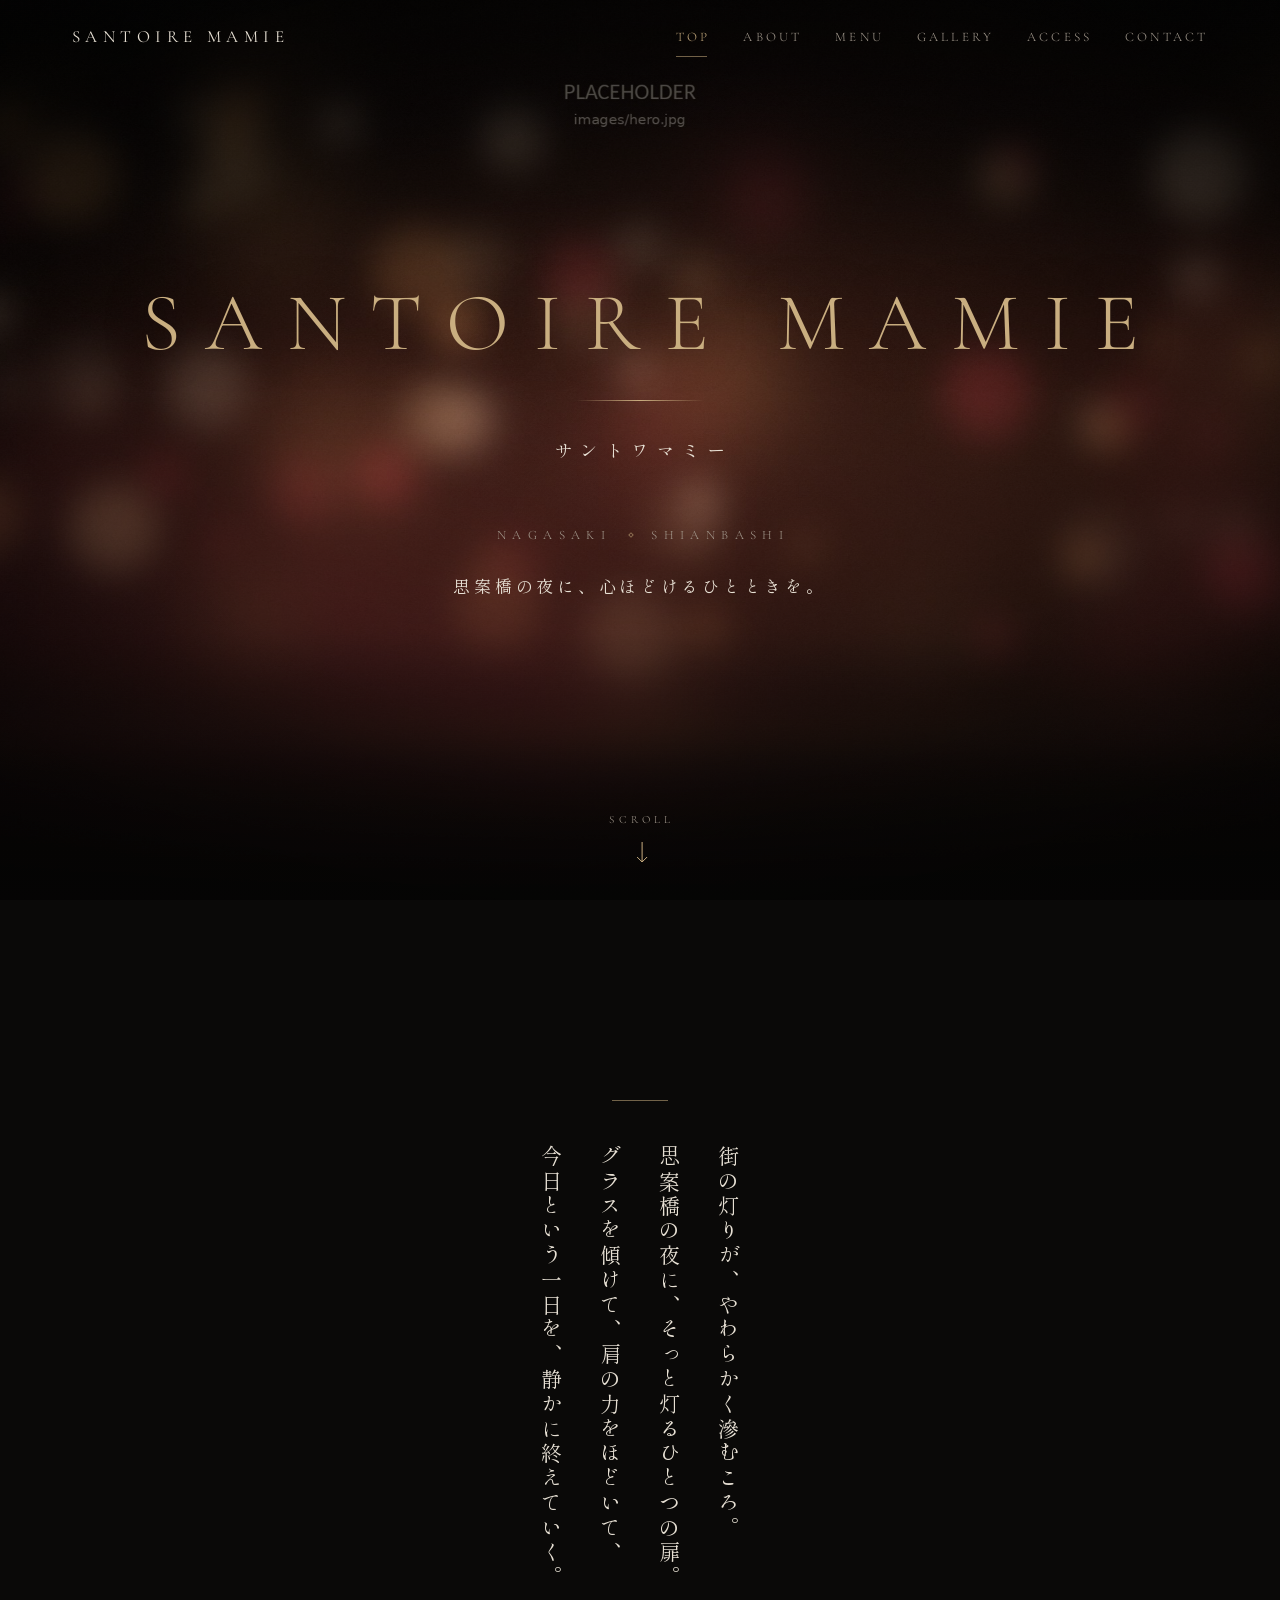
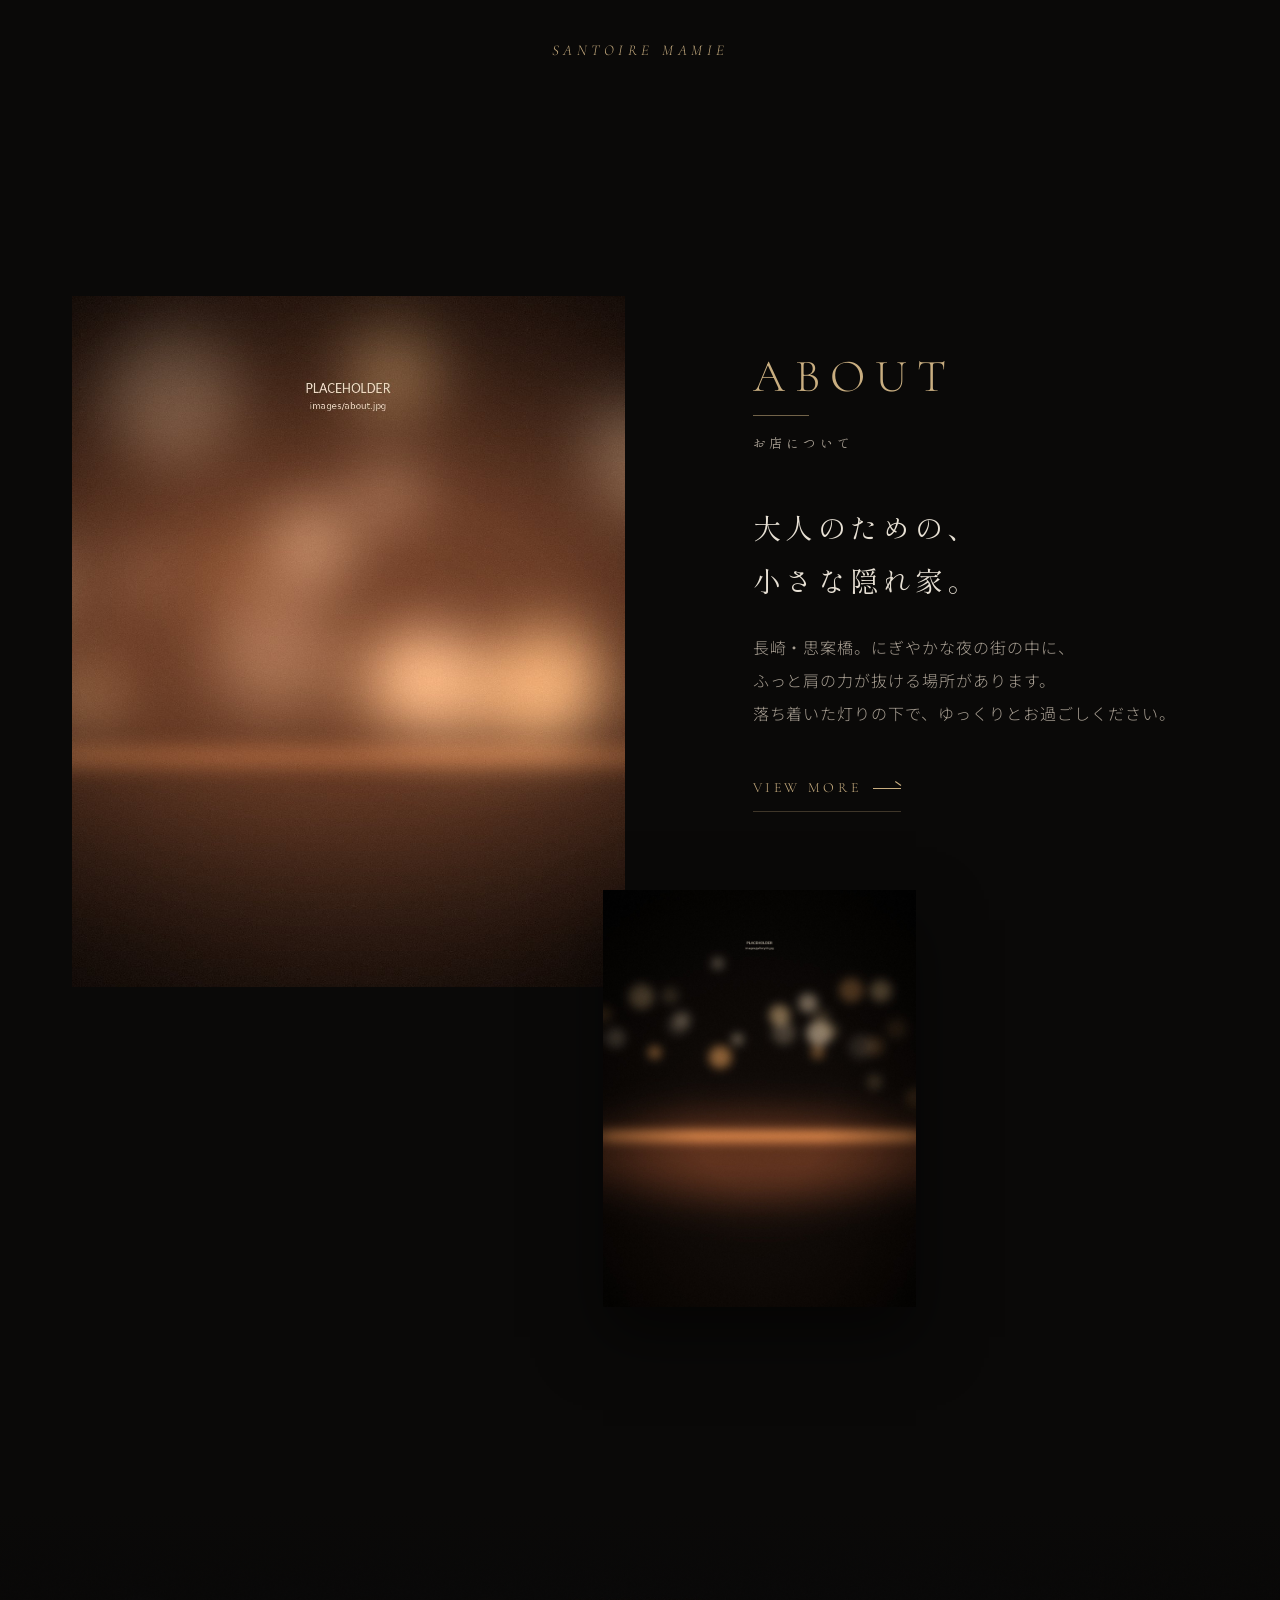
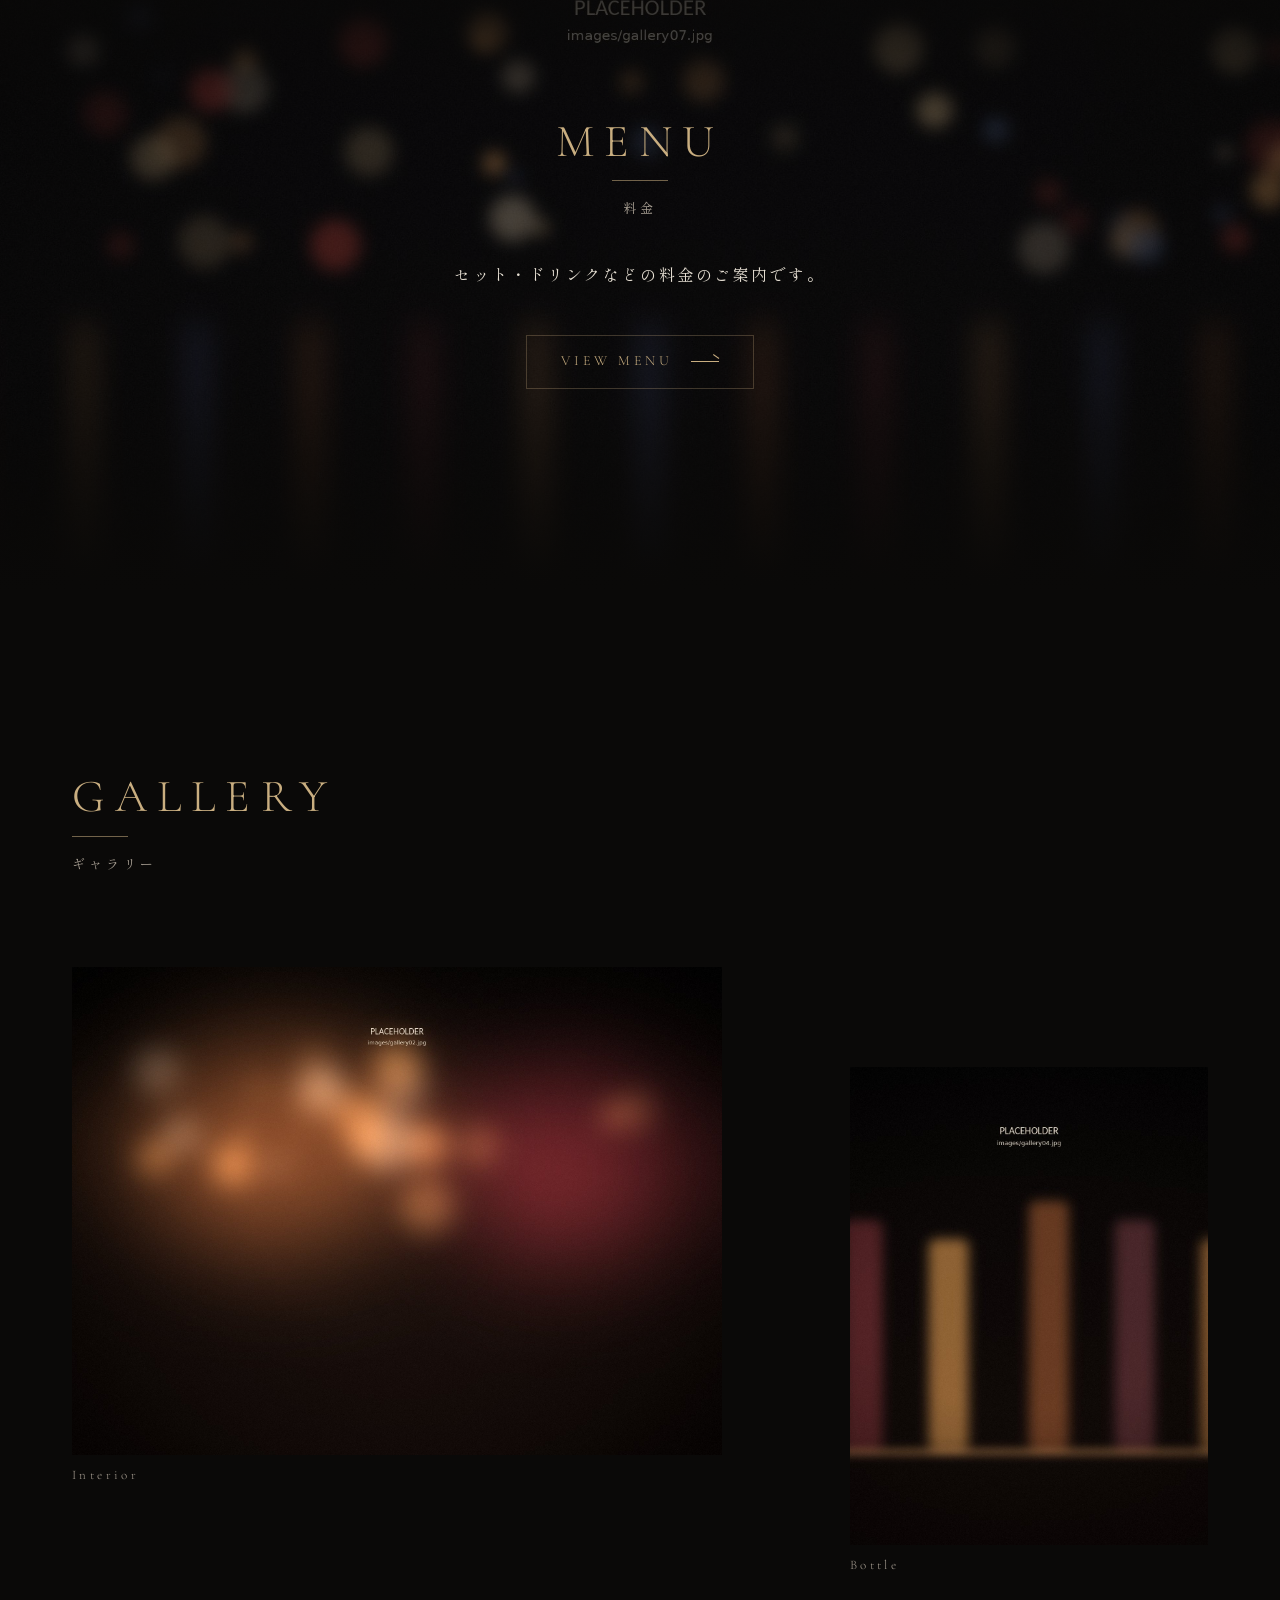
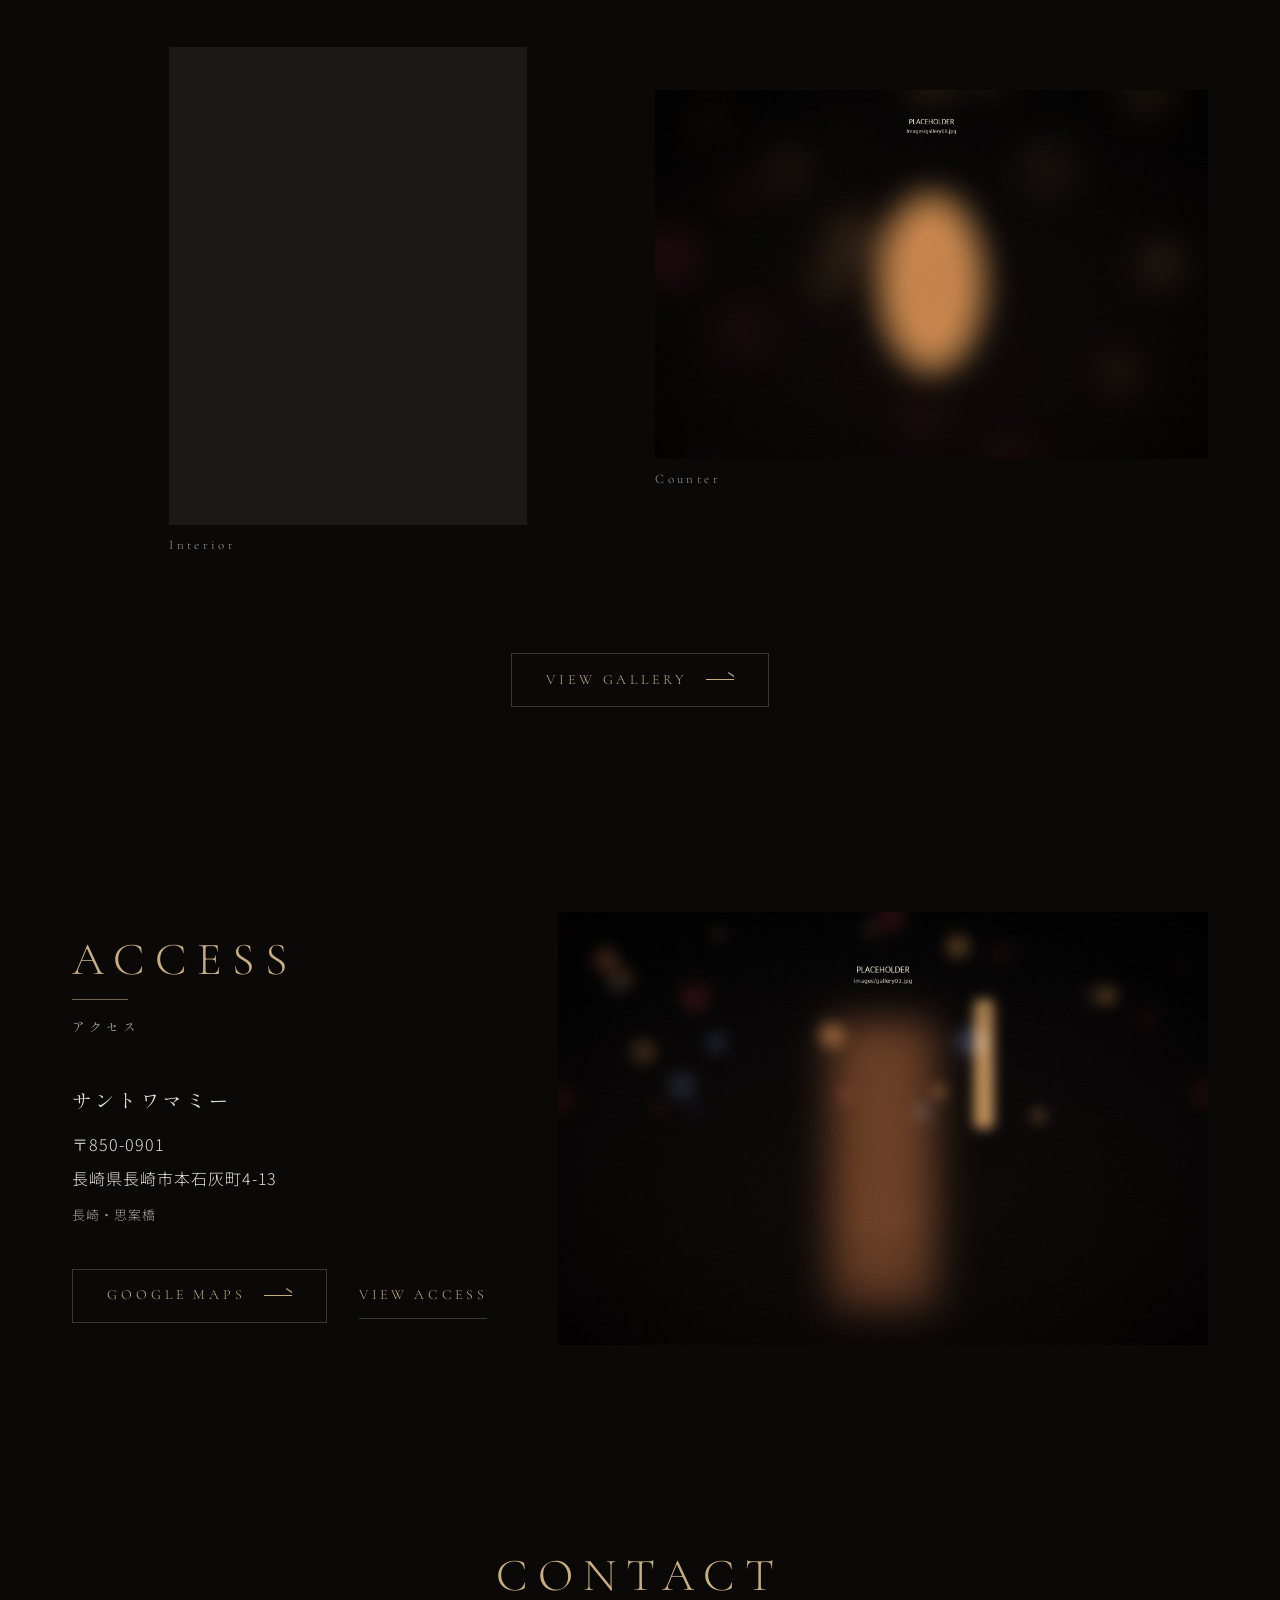
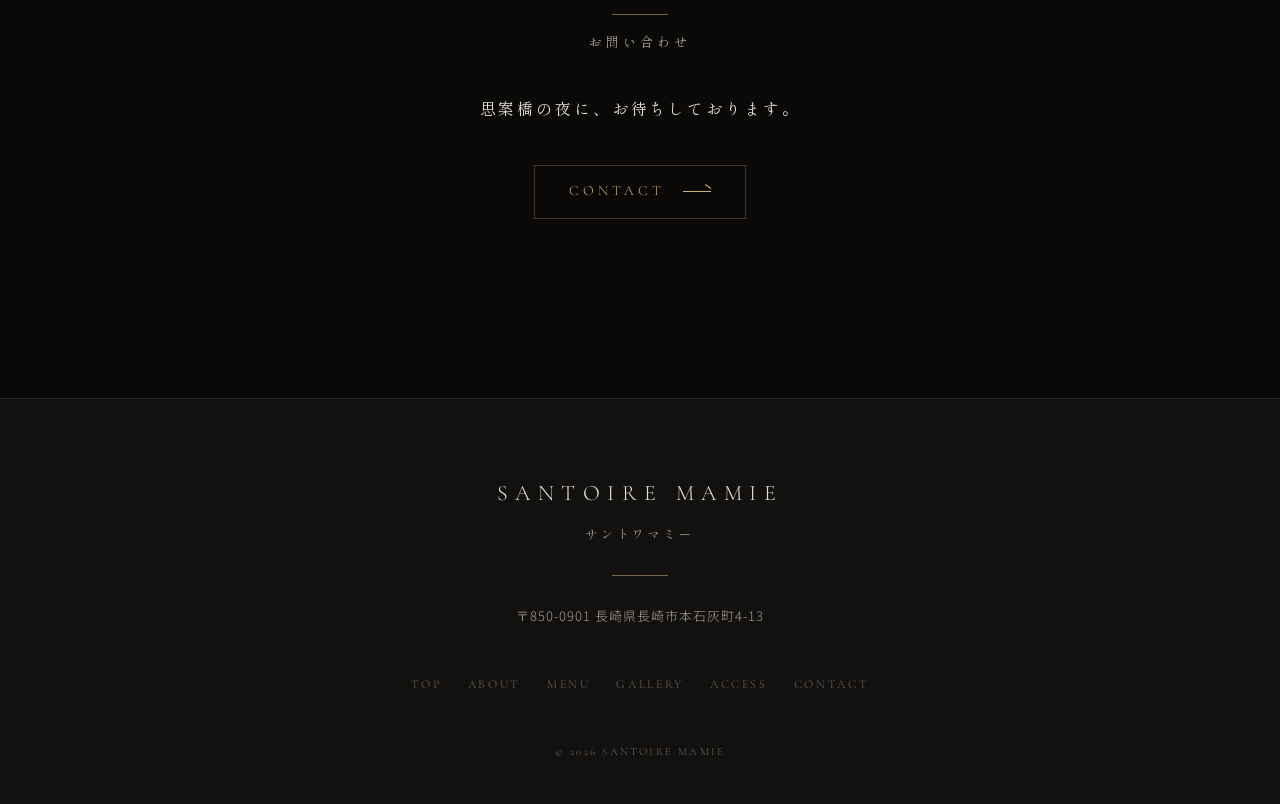
==== index.html @ 55d9abe4 "Add files via upload" ====
<!DOCTYPE html>
<html lang="ja" class="page-top">
<head>
  <meta charset="UTF-8">
  <meta name="viewport" content="width=device-width, initial-scale=1, viewport-fit=cover">
  <title>SANTOIRE MAMIE｜サントワマミー｜長崎・思案橋のスナック</title>
  <meta name="description" content="長崎・思案橋のスナック「サントワマミー（SANTOIRE MAMIE）」。思案橋の夜に、心ほどけるひとときを。">
  <meta property="og:title" content="SANTOIRE MAMIE｜サントワマミー">
  <meta property="og:description" content="長崎・思案橋のスナック。思案橋の夜に、心ほどけるひとときを。">
  <meta property="og:type" content="website">
  <meta property="og:image" content="images/hero.jpg">
  <meta name="theme-color" content="#0a0908">
  <link rel="icon" href="images/favicon.svg" type="image/svg+xml">
  <script>document.documentElement.classList.add('js');</script>
  <link rel="preconnect" href="https://fonts.googleapis.com">
  <link rel="preconnect" href="https://fonts.gstatic.com" crossorigin>
  <link href="https://fonts.googleapis.com/css2?family=Cormorant+Garamond:ital,wght@0,300;0,400;0,500;1,300&family=Noto+Sans+JP:wght@300;400&family=Shippori+Mincho:wght@400;500&display=swap" rel="stylesheet">
  <link rel="preload" as="image" href="images/hero.jpg">
  <link rel="stylesheet" href="css/style.css">
  <link rel="stylesheet" href="css/top.css">
</head>
<body>

  <!-- ===== HEADER ===== -->
  <header class="site-header" data-header>
    <div class="site-header__inner">
      <a class="brand" href="index.html">SANTOIRE MAMIE</a>
      <nav class="gnav" aria-label="メインメニュー">
        <ul>
          <li><a href="index.html" aria-current="page">TOP</a></li>
          <li><a href="about.html">ABOUT</a></li>
          <li><a href="menu.html">MENU</a></li>
          <li><a href="gallery.html">GALLERY</a></li>
          <li><a href="access.html">ACCESS</a></li>
          <li><a href="contact.html">CONTACT</a></li>
        </ul>
      </nav>
      <button class="menu-toggle" type="button" aria-expanded="false" aria-controls="drawer" aria-label="メニューを開く"><span></span><span></span></button>
    </div>
  </header>
  <div class="drawer" id="drawer" aria-hidden="true">
    <nav aria-label="スマートフォンメニュー">
      <ul>
        <li><a href="index.html" aria-current="page"><span class="drawer__en">TOP</span><span class="drawer__ja">トップ</span></a></li>
        <li><a href="about.html"><span class="drawer__en">ABOUT</span><span class="drawer__ja">お店について</span></a></li>
        <li><a href="menu.html"><span class="drawer__en">MENU</span><span class="drawer__ja">料金</span></a></li>
        <li><a href="gallery.html"><span class="drawer__en">GALLERY</span><span class="drawer__ja">ギャラリー</span></a></li>
        <li><a href="access.html"><span class="drawer__en">ACCESS</span><span class="drawer__ja">アクセス</span></a></li>
        <li><a href="contact.html"><span class="drawer__en">CONTACT</span><span class="drawer__ja">お問い合わせ</span></a></li>
      </ul>
    </nav>
    <p class="drawer__foot">NAGASAKI · SHIANBASHI</p>
  </div>

  <main>
    <!-- ===== HERO ===== -->
    <section class="hero" aria-label="SANTOIRE MAMIE">
      <div class="hero__media">
        <!-- 写真は images/hero.jpg を差し替えるだけで変更できます -->
        <img class="hero__img" src="images/hero.jpg" alt="" fetchpriority="high" decoding="async">
      </div>
      <div class="hero__overlay" aria-hidden="true"></div>

      <div class="hero__content">
        <h1 class="hero__logo">
          <span class="hero__logo-en" data-seq style="--d:.5s">SANTOIRE MAMIE</span>
          <span class="hero__line" data-seq style="--d:1.15s" aria-hidden="true"></span>
          <span class="hero__logo-ja" data-seq style="--d:1.45s">サントワマミー</span>
        </h1>
        <p class="hero__place" data-seq style="--d:1.85s">
          <span>NAGASAKI</span><i aria-hidden="true"></i><span>SHIANBASHI</span>
        </p>
        <p class="hero__copy" data-seq style="--d:2.25s">思案橋の夜に、心ほどけるひとときを。</p>
      </div>

      <a class="hero__scroll" href="#intro" data-seq style="--d:2.8s">
        <span>SCROLL</span>
        <svg viewBox="0 0 12 22" aria-hidden="true"><path d="M6 0v20M1 15l5 5 5-5" fill="none" stroke="currentColor" stroke-width="1"/></svg>
      </a>
    </section>

    <!-- ===== INTRO ===== -->
    <section class="intro" id="intro">
      <div class="intro__inner">
        <span class="gold-line intro__line" data-reveal="line"></span>
        <p class="intro__text" data-reveal>
          街の灯りが、やわらかく滲むころ。<br>
          思案橋の夜に、そっと灯るひとつの扉。<br>
          グラスを傾けて、肩の力をほどいて、<br>
          今日という一日を、静かに終えていく。
        </p>
        <p class="intro__sign" data-reveal style="--rd:.3s">SANTOIRE MAMIE</p>
      </div>
    </section>

    <!-- ===== ABOUT ===== -->
    <section class="t-about">
      <div class="t-about__grid">
        <a class="photo t-about__main" href="about.html" data-reveal="photo">
          <div class="media"><img src="images/about.jpg" alt="サントワマミーの店内" loading="lazy" decoding="async"></div>
          <span class="photo__label">VIEW</span>
        </a>
        <a class="photo t-about__sub" href="gallery.html" data-reveal="photo" style="--rd:.2s">
          <div class="media"><img src="images/gallery03.jpg" alt="カウンター" loading="lazy" decoding="async"></div>
          <span class="photo__label">VIEW</span>
        </a>
        <div class="t-about__body">
          <div class="sec-title">
            <h2 class="sec-title__en" data-reveal>ABOUT</h2>
            <span class="gold-line" data-reveal="line" style="--rd:.15s"></span>
            <p class="sec-title__ja" data-reveal style="--rd:.2s">お店について</p>
          </div>
          <p class="t-about__lead" data-reveal style="--rd:.3s">大人のための、<br>小さな隠れ家。</p>
          <p class="t-about__text" data-reveal style="--rd:.4s">
            長崎・思案橋。にぎやかな夜の街の中に、<br class="pc-only">ふっと肩の力が抜ける場所があります。<br>
            落ち着いた灯りの下で、ゆっくりとお過ごしください。
          </p>
          <p data-reveal style="--rd:.5s"><a class="text-link" href="about.html">VIEW MORE <span class="btn__arrow"></span></a></p>
        </div>
      </div>
    </section>

    <!-- ===== MENU ===== -->
    <section class="t-menu">
      <div class="t-menu__bg media" data-reveal="fade">
        <img src="images/gallery07.jpg" alt="" loading="lazy" decoding="async">
      </div>
      <div class="t-menu__inner">
        <div class="sec-title sec-title--center">
          <h2 class="sec-title__en" data-reveal>MENU</h2>
          <span class="gold-line" data-reveal="line" style="--rd:.15s"></span>
          <p class="sec-title__ja" data-reveal style="--rd:.2s">料金</p>
        </div>
        <p class="t-menu__text" data-reveal style="--rd:.3s">セット・ドリンクなどの料金のご案内です。</p>
        <p data-reveal style="--rd:.4s"><a class="btn" href="menu.html">VIEW MENU <span class="btn__arrow"></span></a></p>
      </div>
    </section>

    <!-- ===== GALLERY ===== -->
    <section class="t-gallery">
      <div class="t-gallery__head">
        <div class="sec-title">
          <h2 class="sec-title__en" data-reveal>GALLERY</h2>
          <span class="gold-line" data-reveal="line" style="--rd:.15s"></span>
          <p class="sec-title__ja" data-reveal style="--rd:.2s">ギャラリー</p>
        </div>
      </div>
      <div class="t-gallery__grid">
        <a class="photo g-a" href="gallery.html" data-reveal="photo">
          <div class="media"><img src="images/gallery02.jpg" alt="店内" loading="lazy" decoding="async"></div>
          <span class="photo__label">VIEW</span>
          <span class="photo__cap">Interior</span>
        </a>
        <a class="photo g-b" href="gallery.html" data-reveal="photo" style="--rd:.15s">
          <div class="media"><img src="images/gallery04.jpg" alt="ボトル" loading="lazy" decoding="async"></div>
          <span class="photo__label">VIEW</span>
          <span class="photo__cap">Bottle</span>
        </a>
        <a class="photo g-c" href="gallery.html" data-reveal="photo">
          <div class="media"><img src="images/gallery05.jpg" alt="店内" loading="lazy" decoding="async"></div>
          <span class="photo__label">VIEW</span>
          <span class="photo__cap">Interior</span>
        </a>
        <a class="photo g-d" href="gallery.html" data-reveal="photo" style="--rd:.15s">
          <div class="media"><img src="images/gallery06.jpg" alt="グラス" loading="lazy" decoding="async"></div>
          <span class="photo__label">VIEW</span>
          <span class="photo__cap">Counter</span>
        </a>
      </div>
      <p class="t-gallery__more" data-reveal><a class="btn" href="gallery.html">VIEW GALLERY <span class="btn__arrow"></span></a></p>
    </section>

    <!-- ===== ACCESS ===== -->
    <section class="t-access">
      <div class="t-access__grid">
        <a class="photo t-access__photo" href="access.html" data-reveal="photo">
          <div class="media"><img src="images/gallery01.jpg" alt="外観" loading="lazy" decoding="async"></div>
          <span class="photo__label">OPEN</span>
        </a>
        <div class="t-access__body">
          <div class="sec-title">
            <h2 class="sec-title__en" data-reveal>ACCESS</h2>
            <span class="gold-line" data-reveal="line" style="--rd:.15s"></span>
            <p class="sec-title__ja" data-reveal style="--rd:.2s">アクセス</p>
          </div>
          <div class="t-access__info" data-reveal style="--rd:.3s">
            <p class="t-access__name"><span data-site="name">サントワマミー</span></p>
            <p>〒<span data-site="zip">850-0901</span><br><span data-site="address">長崎県長崎市本石灰町4-13</span></p>
            <p class="t-access__area" data-site="area">長崎・思案橋</p>
          </div>
          <p class="t-access__btns" data-reveal style="--rd:.4s">
            <a class="btn" href="#" data-site-href="map" target="_blank" rel="noopener">GOOGLE MAPS <span class="btn__arrow"></span></a>
            <a class="text-link" href="access.html">VIEW ACCESS</a>
          </p>
        </div>
      </div>
    </section>

    <!-- ===== CONTACT ===== -->
    <section class="t-contact">
      <div class="sec-title sec-title--center">
        <h2 class="sec-title__en" data-reveal>CONTACT</h2>
        <span class="gold-line" data-reveal="line" style="--rd:.15s"></span>
        <p class="sec-title__ja" data-reveal style="--rd:.2s">お問い合わせ</p>
      </div>
      <p class="t-contact__text" data-reveal style="--rd:.3s">思案橋の夜に、お待ちしております。</p>
      <p class="t-contact__tel" data-site-if="tel" data-reveal style="--rd:.35s">
        <a href="#" data-site-href="tel"><span class="t-contact__tel-label">TEL</span><span data-site="tel"></span></a>
      </p>
      <p data-reveal style="--rd:.4s"><a class="btn" href="contact.html">CONTACT <span class="btn__arrow"></span></a></p>
    </section>
  </main>

  <!-- ===== FOOTER ===== -->
  <footer class="site-footer">
    <p class="site-footer__brand">SANTOIRE MAMIE</p>
    <p class="site-footer__ja">サントワマミー</p>
    <span class="gold-line"></span>
    <p class="site-footer__addr">〒<span data-site="zip">850-0901</span> <span data-site="address">長崎県長崎市本石灰町4-13</span></p>
    <nav class="site-footer__nav" aria-label="フッターメニュー">
      <a href="index.html">TOP</a><a href="about.html">ABOUT</a><a href="menu.html">MENU</a><a href="gallery.html">GALLERY</a><a href="access.html">ACCESS</a><a href="contact.html">CONTACT</a>
    </nav>
    <p class="site-footer__copy">&copy; <span data-year>2026</span> SANTOIRE MAMIE</p>
  </footer>

  <script src="js/config.js"></script>
  <script src="js/main.js"></script>
  <script src="js/top.js"></script>
</body>
</html>
---- css/style.css ----
/* =========================================================
   SANTOIRE MAMIE ／ 共通スタイル（全ページ）
   ---------------------------------------------------------
   色・フォントは :root の変数でまとめて変更できます。
   TOPページ専用の演出は top.css にあります。
   ========================================================= */

:root {
  /* Base */
  --c-black:      #0a0908;
  --c-charcoal:   #131110;
  --c-charcoal-2: #1b1815;
  --c-brown:      #2a1f18;

  /* Accent（使いすぎない） */
  --c-gold:       #c9ae80;
  --c-gold-soft:  rgba(201, 174, 128, .55);
  --c-gold-line:  rgba(201, 174, 128, .28);
  --c-wine:       #5b1c26;

  /* Text */
  --c-text:       #e7e0d4;
  --c-text-sub:   #a79e92;
  --c-text-dim:   #6f675e;
  --c-border:     rgba(231, 224, 212, .10);

  /* Fonts */
  --f-en:     "Cormorant Garamond", "Times New Roman", serif;
  --f-mincho: "Shippori Mincho", "Yu Mincho", "YuMincho", "Hiragino Mincho ProN", "Noto Serif JP", "Noto Serif CJK JP", serif;
  --f-body:   "Noto Sans JP", "Hiragino Sans", "Yu Gothic", "YuGothic", "Noto Sans CJK JP", sans-serif;

  /* Layout */
  --header-h: 76px;
  --gutter:   clamp(20px, 6vw, 72px);
  --maxw:     1240px;
  --ease:     cubic-bezier(.22, .61, .36, 1);
}
@media (max-width: 767px) {
  :root { --header-h: 62px; }
}

/* ---------- Reset / Base ---------- */
*, *::before, *::after { box-sizing: border-box; }
html { -webkit-text-size-adjust: 100%; scroll-behavior: smooth; }
body {
  margin: 0;
  background: var(--c-black);
  color: var(--c-text);
  font-family: var(--f-body);
  font-weight: 300;
  font-size: 15px;
  line-height: 2.05;
  letter-spacing: .06em;
  -webkit-font-smoothing: antialiased;
  -moz-osx-font-smoothing: grayscale;
  overflow-x: hidden;
}
@media (min-width: 768px) { body { font-size: 16px; } }
img { max-width: 100%; height: auto; display: block; }
a { color: inherit; text-decoration: none; }
button { font: inherit; color: inherit; background: none; border: 0; padding: 0; cursor: pointer; }
h1, h2, h3, p, ul, dl, dd, figure { margin: 0; padding: 0; }
ul { list-style: none; }
::selection { background: var(--c-wine); color: var(--c-text); }
:focus-visible { outline: 1px solid var(--c-gold); outline-offset: 4px; }
html.is-locked, html.is-locked body { overflow: hidden; }

.sr-only {
  position: absolute; width: 1px; height: 1px; overflow: hidden;
  clip: rect(0 0 0 0); white-space: nowrap;
}
.container { width: 100%; max-width: var(--maxw); margin: 0 auto; padding: 0 var(--gutter); }

/* 写真の枠：画像が読み込めない場合も暗い面が残る */
.media { position: relative; overflow: hidden; background: var(--c-charcoal-2); }
.media img { width: 100%; height: 100%; object-fit: cover; }
.media img.is-missing { visibility: hidden; }

/* ---------- Typography helpers ---------- */
.en { font-family: var(--f-en); font-weight: 400; letter-spacing: .24em; }
.mincho { font-family: var(--f-mincho); font-weight: 400; }

.sec-title { display: flex; flex-direction: column; gap: 14px; }
.sec-title__en {
  font-family: var(--f-en); font-weight: 300;
  font-size: clamp(30px, 5vw, 46px);
  letter-spacing: .22em; line-height: 1.1;
  color: var(--c-gold);
}
.sec-title__ja {
  font-family: var(--f-mincho); font-size: 13px;
  letter-spacing: .3em; color: var(--c-text-sub);
}
.sec-title--center { align-items: center; text-align: center; }

.gold-line { display: block; width: 56px; height: 1px; background: var(--c-gold-soft); }
.sec-title--center .gold-line { margin: 0 auto; }

/* ---------- Buttons ---------- */
.btn {
  display: inline-flex; align-items: center; justify-content: center; gap: 18px;
  min-height: 54px; padding: 0 34px;
  border: 1px solid var(--c-gold-line);
  color: var(--c-gold);
  font-family: var(--f-en); font-size: 14px; letter-spacing: .28em;
  transition: border-color .5s var(--ease), background-color .5s var(--ease), color .5s var(--ease);
}
.btn__arrow {
  position: relative; width: 28px; height: 1px; background: currentColor;
  transition: width .5s var(--ease);
}
.btn__arrow::after {
  content: ""; position: absolute; right: 0; top: -3px;
  width: 7px; height: 1px; background: currentColor; transform: rotate(35deg); transform-origin: right;
}
.btn:hover { border-color: var(--c-gold-soft); background-color: rgba(201, 174, 128, .06); }
.btn:hover .btn__arrow { width: 40px; }

.text-link {
  display: inline-flex; align-items: center; gap: 12px;
  font-family: var(--f-en); font-size: 14px; letter-spacing: .26em; color: var(--c-gold);
  padding: 8px 0; border-bottom: 1px solid var(--c-gold-line);
  transition: border-color .5s var(--ease);
}
.text-link:hover { border-color: var(--c-gold); }

/* =========================================================
   HEADER
   ========================================================= */
.site-header {
  position: fixed; inset: 0 0 auto 0; z-index: 100;
  height: var(--header-h);
  background: rgba(10, 9, 8, .82);
  -webkit-backdrop-filter: blur(10px); backdrop-filter: blur(10px);
  border-bottom: 1px solid var(--c-border);
  transition: background-color .6s var(--ease), border-color .6s var(--ease);
}
.site-header__inner {
  height: 100%; max-width: 1440px; margin: 0 auto;
  padding: 0 var(--gutter);
  display: flex; align-items: center; justify-content: space-between;
}
.brand {
  font-family: var(--f-en); font-weight: 400;
  font-size: 17px; letter-spacing: .32em; white-space: nowrap;
  color: var(--c-text);
  transition: color .5s var(--ease);
}
.brand:hover { color: var(--c-gold); }
@media (max-width: 767px) { .brand { font-size: 15px; letter-spacing: .26em; } }

.gnav ul { display: flex; gap: clamp(22px, 2.6vw, 40px); }
.gnav a {
  position: relative; display: block; padding: 6px 0;
  font-family: var(--f-en); font-size: 13px; letter-spacing: .24em;
  color: var(--c-text-sub);
  transition: color .5s var(--ease);
}
.gnav a::after {
  content: ""; position: absolute; left: 0; right: .24em; bottom: 0;
  height: 1px; background: var(--c-gold);
  transform: scaleX(0); transform-origin: left;
  transition: transform .6s var(--ease);
}
.gnav a:hover { color: var(--c-gold); }
.gnav a:hover::after { transform: scaleX(1); }
.gnav a[aria-current="page"] { color: var(--c-gold); }
.gnav a[aria-current="page"]::after { transform: scaleX(1); background: var(--c-gold-soft); }

.menu-toggle { display: none; }

@media (max-width: 900px) {
  .gnav { display: none; }
  .menu-toggle {
    display: flex; flex-direction: column; justify-content: center; align-items: flex-end; gap: 7px;
    width: 48px; height: 48px; margin-right: -10px; padding: 0 10px;
  }
  .menu-toggle span {
    display: block; height: 1px; background: var(--c-text);
    transition: transform .5s var(--ease), width .5s var(--ease), background-color .5s;
  }
  .menu-toggle span:nth-child(1) { width: 28px; }
  .menu-toggle span:nth-child(2) { width: 18px; }
  .is-menu-open .menu-toggle span { background: var(--c-gold); }
  .is-menu-open .menu-toggle span:nth-child(1) { width: 26px; transform: translateY(4px) rotate(38deg); }
  .is-menu-open .menu-toggle span:nth-child(2) { width: 26px; transform: translateY(-4px) rotate(-38deg); }
}

/* ---------- Mobile drawer ---------- */
.drawer {
  position: fixed; inset: 0; z-index: 90;
  display: flex; flex-direction: column; justify-content: center;
  padding: calc(var(--header-h) + 20px) var(--gutter) 40px;
  background: var(--c-black);
  opacity: 0; visibility: hidden;
  transition: opacity .6s var(--ease), visibility 0s linear .6s;
}
.drawer::before { /* ごく淡いワインの灯り */
  content: ""; position: absolute; inset: 0; pointer-events: none;
  background: radial-gradient(ellipse 80% 50% at 80% 100%, rgba(91, 28, 38, .22), transparent 70%);
}
.is-menu-open .drawer { opacity: 1; visibility: visible; transition: opacity .6s var(--ease), visibility 0s; }
.drawer nav { position: relative; }
.drawer li { border-bottom: 1px solid var(--c-border); }
.drawer li:first-child { border-top: 1px solid var(--c-border); }
.drawer a {
  display: flex; align-items: baseline; justify-content: space-between;
  padding: 18px 4px; min-height: 60px;
}
.drawer__en { font-family: var(--f-en); font-size: 22px; letter-spacing: .24em; color: var(--c-text); }
.drawer__ja { font-family: var(--f-mincho); font-size: 11px; letter-spacing: .24em; color: var(--c-text-dim); }
.drawer a[aria-current="page"] .drawer__en { color: var(--c-gold); }
.drawer__foot {
  position: relative; margin-top: 44px; text-align: center;
  font-family: var(--f-en); font-size: 12px; letter-spacing: .4em; color: var(--c-text-dim);
}
@media (min-width: 901px) { .drawer { display: none; } }

/* =========================================================
   FOOTER
   ========================================================= */
.site-footer {
  margin-top: clamp(100px, 14vw, 180px);
  padding: 72px var(--gutter) 40px;
  border-top: 1px solid var(--c-border);
  background: var(--c-charcoal);
  text-align: center;
}
.site-footer__brand { font-family: var(--f-en); font-size: 22px; letter-spacing: .34em; }
.site-footer__ja { margin-top: 6px; font-family: var(--f-mincho); font-size: 12px; letter-spacing: .3em; color: var(--c-text-sub); }
.site-footer .gold-line { margin: 28px auto; }
.site-footer__addr { font-size: 13px; line-height: 1.9; color: var(--c-text-sub); }
.site-footer__nav { margin-top: 36px; display: flex; flex-wrap: wrap; justify-content: center; gap: 4px 26px; }
.site-footer__nav a {
  display: inline-block; padding: 8px 0;
  font-family: var(--f-en); font-size: 12px; letter-spacing: .22em; color: var(--c-text-dim);
  transition: color .5s var(--ease);
}
.site-footer__nav a:hover { color: var(--c-gold); }
.site-footer__copy { margin-top: 36px; font-family: var(--f-en); font-size: 11px; letter-spacing: .2em; color: var(--c-text-dim); }

/* =========================================================
   下層ページ共通：ページタイトル
   ========================================================= */
.page-head {
  position: relative;
  padding: calc(var(--header-h) + clamp(72px, 11vw, 140px)) var(--gutter) clamp(56px, 8vw, 100px);
  text-align: center;
}
.page-head::before {
  content: ""; position: absolute; inset: 0; pointer-events: none;
  background: radial-gradient(ellipse 60% 70% at 50% 0%, rgba(42, 31, 24, .55), transparent 72%);
}
.page-head h1 { position: relative; display: flex; flex-direction: column; align-items: center; gap: 20px; font-weight: 400; }
.page-head__en {
  font-family: var(--f-en); font-weight: 300;
  font-size: clamp(38px, 7vw, 64px); letter-spacing: .26em; line-height: 1;
  padding-left: .26em; /* letter-spacing の右余白を相殺して中央に */
  color: var(--c-gold);
}
.page-head__ja { font-family: var(--f-mincho); font-size: 13px; letter-spacing: .34em; color: var(--c-text-sub); }

.lead {
  font-family: var(--f-mincho); font-size: clamp(15px, 1.6vw, 17px);
  line-height: 2.3; letter-spacing: .12em; color: var(--c-text);
}
.prose p + p { margin-top: 1.4em; }
.prose p { color: var(--c-text-sub); }

.page-cta { margin-top: clamp(80px, 12vw, 140px); text-align: center; }
.page-cta__text { margin-bottom: 28px; font-family: var(--f-mincho); font-size: 14px; letter-spacing: .2em; color: var(--c-text-sub); }

/* =========================================================
   ABOUT
   ========================================================= */
.about-hero { max-width: 1440px; margin: 0 auto; padding: 0 var(--gutter); }
.about-hero .media { aspect-ratio: 21 / 9; }
@media (max-width: 767px) { .about-hero { padding: 0; } .about-hero .media { aspect-ratio: 4 / 3; } }

.about-concept {
  max-width: 820px; margin: clamp(80px, 12vw, 150px) auto 0; padding: 0 var(--gutter);
  text-align: center;
}
.about-concept__title {
  margin: 28px 0 40px;
  font-family: var(--f-mincho); font-weight: 400;
  font-size: clamp(21px, 3vw, 30px); letter-spacing: .16em; line-height: 1.9;
}
.about-concept .prose p { line-height: 2.4; }

.about-rows { margin-top: clamp(100px, 14vw, 180px); display: grid; gap: clamp(90px, 12vw, 160px); }
.about-row {
  display: grid; grid-template-columns: repeat(12, 1fr); gap: 0 clamp(20px, 3vw, 40px);
  align-items: center;
}
.about-row .media { grid-column: 1 / 8; aspect-ratio: 4 / 3; }
.about-row__body { grid-column: 9 / 13; }
.about-row--rev .media { grid-column: 6 / 13; grid-row: 1; aspect-ratio: 4 / 5; }
.about-row--rev .about-row__body { grid-column: 1 / 5; grid-row: 1; }
.about-row__num { font-family: var(--f-en); font-size: 13px; letter-spacing: .3em; color: var(--c-gold); }
.about-row__title {
  margin: 18px 0 26px; font-family: var(--f-mincho); font-weight: 400;
  font-size: clamp(19px, 2.2vw, 24px); letter-spacing: .14em; line-height: 1.8;
}
@media (max-width: 767px) {
  .about-row { grid-template-columns: 1fr; gap: 36px; }
  .about-row .media, .about-row--rev .media { grid-column: 1; grid-row: auto; margin: 0 calc(var(--gutter) * -1); }
  .about-row--rev .media { aspect-ratio: 4 / 3; }
  .about-row__body, .about-row--rev .about-row__body { grid-column: 1; grid-row: auto; }
}

/* =========================================================
   MENU
   ========================================================= */
.menu-wrap { max-width: 860px; margin: 0 auto; padding: 0 var(--gutter); }
.menu-board {
  position: relative;
  padding: clamp(40px, 7vw, 84px) clamp(24px, 6vw, 80px);
  background: var(--c-charcoal);
  border: 1px solid var(--c-border);
}
.menu-board::before { /* 内側の細いゴールド枠 */
  content: ""; position: absolute; inset: 10px; border: 1px solid var(--c-gold-line); pointer-events: none;
}
.menu-cat + .menu-cat { margin-top: clamp(56px, 8vw, 84px); }
.menu-cat__head { display: flex; align-items: baseline; gap: 18px; margin-bottom: 26px; }
.menu-cat__en { font-family: var(--f-en); font-weight: 400; font-size: clamp(24px, 3.4vw, 30px); letter-spacing: .24em; color: var(--c-gold); }
.menu-cat__ja { font-family: var(--f-mincho); font-size: 12px; letter-spacing: .26em; color: var(--c-text-sub); }
.menu-cat__rule { flex: 1; height: 1px; background: var(--c-gold-line); align-self: center; }

.menu-item {
  display: flex; align-items: baseline; gap: 14px;
  padding: 16px 0; border-bottom: 1px solid var(--c-border);
}
.menu-item__name { font-family: var(--f-mincho); font-size: 15px; letter-spacing: .1em; }
.menu-item__note { display: block; font-size: 12px; color: var(--c-text-dim); letter-spacing: .08em; line-height: 1.6; }
.menu-item__dots { flex: 1; border-bottom: 1px dotted var(--c-text-dim); transform: translateY(-5px); min-width: 20px; }
.menu-item__price { font-family: var(--f-en); font-size: 18px; letter-spacing: .08em; white-space: nowrap; }
.menu-empty {
  padding: 22px 0; border-top: 1px solid var(--c-border); border-bottom: 1px solid var(--c-border);
  text-align: center; font-family: var(--f-mincho); font-size: 13px; letter-spacing: .24em; color: var(--c-text-dim);
}
.menu-notes { margin-top: 40px; font-size: 12px; line-height: 2; color: var(--c-text-dim); }
.menu-notes li::before { content: "※"; margin-right: .4em; }

/* =========================================================
   GALLERY
   ========================================================= */
.gallery {
  max-width: 1360px; margin: 0 auto; padding: 0 var(--gutter);
  display: grid; grid-template-columns: repeat(12, 1fr);
  gap: clamp(70px, 9vw, 130px) clamp(16px, 2.4vw, 32px);
}
.gallery__item { grid-column: 1 / -1; }
.gallery__btn { position: relative; display: block; width: 100%; cursor: zoom-in; text-align: left; }
.gallery__btn .media { transition: opacity .6s var(--ease); }
.gallery__btn:hover .media { opacity: .82; }
.gallery__cap { display: flex; align-items: baseline; gap: 16px; margin-top: 16px; }
.gallery__num { font-family: var(--f-en); font-size: 13px; letter-spacing: .2em; color: var(--c-gold); }
.gallery__cat { font-family: var(--f-en); font-size: 15px; letter-spacing: .22em; }
.gallery__ja  { font-family: var(--f-mincho); font-size: 12px; letter-spacing: .2em; color: var(--c-text-dim); }

/* 7枚1セットの雑誌的な配置（枚数が変わっても崩れません） */
.gallery__item:nth-child(7n+1) { grid-column: 1 / -1; }
.gallery__item:nth-child(7n+1) .media { aspect-ratio: 16 / 9; }
.gallery__item:nth-child(7n+2) { grid-column: 1 / 8; }
.gallery__item:nth-child(7n+2) .media { aspect-ratio: 4 / 3; }
.gallery__item:nth-child(7n+3) { grid-column: 9 / 13; align-self: end; }
.gallery__item:nth-child(7n+3) .media { aspect-ratio: 3 / 4; }
.gallery__item:nth-child(7n+4) { grid-column: 3 / 11; }
.gallery__item:nth-child(7n+4) .media { aspect-ratio: 3 / 2; }
.gallery__item:nth-child(7n+5) { grid-column: 1 / 5; align-self: start; margin-top: 12%; }
.gallery__item:nth-child(7n+5) .media { aspect-ratio: 3 / 4; }
.gallery__item:nth-child(7n+6) { grid-column: 6 / 13; }
.gallery__item:nth-child(7n+6) .media { aspect-ratio: 4 / 3; }
.gallery__item:nth-child(7n+7) { grid-column: 2 / 12; }
.gallery__item:nth-child(7n+7) .media { aspect-ratio: 21 / 9; }

@media (max-width: 767px) {
  .gallery { gap: 56px 12px; }
  .gallery__item:nth-child(n) { grid-column: 1 / -1; margin-top: 0; }
  .gallery__item:nth-child(n) .media { aspect-ratio: 4 / 3; }
  .gallery__item:nth-child(7n+1) { margin: 0 calc(var(--gutter) * -1); }
  .gallery__item:nth-child(7n+1) .gallery__cap { padding: 0 var(--gutter); }
  .gallery__item:nth-child(7n+3), .gallery__item:nth-child(7n+5) { grid-column: 2 / -1; }
  .gallery__item:nth-child(7n+3) .media, .gallery__item:nth-child(7n+5) .media { aspect-ratio: 4 / 5; }
  .gallery__btn:hover .media { opacity: 1; }
}

/* ---------- Lightbox ---------- */
.lightbox {
  position: fixed; inset: 0; z-index: 200;
  display: flex; align-items: center; justify-content: center;
  background: rgba(6, 5, 5, .985);
  opacity: 0; visibility: hidden;
  transition: opacity .45s var(--ease), visibility 0s linear .45s;
  touch-action: pan-y;
}
.lightbox.is-open { opacity: 1; visibility: visible; transition: opacity .45s var(--ease), visibility 0s; }
.lightbox__figure { margin: 0; max-width: min(92vw, 1400px); display: flex; flex-direction: column; align-items: center; }
.lightbox__img {
  max-width: 100%; max-height: calc(100vh - 170px); max-height: calc(100svh - 170px);
  width: auto; height: auto; object-fit: contain;
  transition: opacity .35s var(--ease);
}
.lightbox__img.is-changing { opacity: 0; }
.lightbox__cap { margin-top: 18px; display: flex; gap: 18px; align-items: baseline; }
.lightbox__cat { font-family: var(--f-en); font-size: 15px; letter-spacing: .24em; color: var(--c-text); }
.lightbox__ja { font-family: var(--f-mincho); font-size: 12px; letter-spacing: .2em; color: var(--c-text-sub); }
.lightbox__count { font-family: var(--f-en); font-size: 13px; letter-spacing: .2em; color: var(--c-gold); }

.lightbox__close {
  position: absolute; top: 16px; right: 16px;
  display: flex; align-items: center; gap: 12px; min-height: 48px; padding: 0 12px;
  font-family: var(--f-en); font-size: 13px; letter-spacing: .26em; color: var(--c-text-sub);
  transition: color .4s var(--ease);
}
.lightbox__close i { position: relative; width: 20px; height: 20px; }
.lightbox__close i::before, .lightbox__close i::after {
  content: ""; position: absolute; left: 0; top: 50%; width: 100%; height: 1px; background: currentColor;
}
.lightbox__close i::before { transform: rotate(45deg); }
.lightbox__close i::after  { transform: rotate(-45deg); }
.lightbox__nav {
  position: absolute; top: 50%; transform: translateY(-50%);
  width: 64px; height: 96px; display: flex; align-items: center; justify-content: center;
  color: var(--c-text-sub); transition: color .4s var(--ease);
}
.lightbox__nav svg { width: 22px; height: 44px; }
.lightbox__prev { left: 8px; }
.lightbox__next { right: 8px; }
.lightbox__close:hover, .lightbox__nav:hover { color: var(--c-gold); }
@media (max-width: 767px) {
  .lightbox__figure { max-width: 100vw; }
  .lightbox__img { max-height: calc(100svh - 200px); }
  .lightbox__nav { top: auto; bottom: 18px; transform: none; width: 60px; height: 60px; }
  .lightbox__nav svg { width: 14px; height: 28px; }
  .lightbox__prev { left: calc(50% - 90px); }
  .lightbox__next { right: calc(50% - 90px); }
}

/* =========================================================
   ACCESS
   ========================================================= */
.access {
  max-width: var(--maxw); margin: 0 auto; padding: 0 var(--gutter);
  display: grid; grid-template-columns: 5fr 7fr; gap: clamp(40px, 6vw, 90px); align-items: start;
}
.access__name { font-family: var(--f-mincho); font-size: 22px; letter-spacing: .2em; }
.access__name-en { margin-top: 4px; font-family: var(--f-en); font-size: 13px; letter-spacing: .3em; color: var(--c-gold); }
.info-list { margin-top: 36px; border-top: 1px solid var(--c-border); }
.info-list__row { display: grid; grid-template-columns: 7.5em 1fr; gap: 16px; padding: 20px 0; border-bottom: 1px solid var(--c-border); }
.info-list dt { font-family: var(--f-en); font-size: 13px; letter-spacing: .24em; color: var(--c-gold); padding-top: 2px; }
.info-list dd { font-size: 15px; line-height: 1.9; }
.info-list dd a { border-bottom: 1px solid var(--c-gold-line); }
.access__btn { margin-top: 40px; }
.access__visual .media { aspect-ratio: 4 / 3; }
.access__map {
  margin-top: clamp(16px, 2vw, 24px); aspect-ratio: 16 / 10; border: 1px solid var(--c-border);
  background: var(--c-charcoal-2);
}
.access__map iframe {
  display: block; width: 100%; height: 100%; border: 0;
  filter: grayscale(1) invert(.92) contrast(.88) brightness(.95); /* 夜の雰囲気に合わせた暗い地図 */
}
@media (max-width: 900px) {
  .access { grid-template-columns: 1fr; }
  .access__btn .btn { width: 100%; }
}

/* =========================================================
   CONTACT
   ========================================================= */
.contact { max-width: 760px; margin: 0 auto; padding: 0 var(--gutter); text-align: center; }
.contact__lead { margin-bottom: clamp(48px, 7vw, 72px); }
.contact__list { display: grid; gap: 20px; }
.contact-card {
  position: relative; display: flex; flex-direction: column; align-items: center; gap: 10px;
  padding: clamp(36px, 6vw, 56px) 24px;
  background: var(--c-charcoal); border: 1px solid var(--c-border);
  transition: border-color .5s var(--ease), background-color .5s var(--ease);
}
.contact-card:hover { border-color: var(--c-gold-line); background: var(--c-charcoal-2); }
.contact-card__label { font-family: var(--f-en); font-size: 14px; letter-spacing: .34em; color: var(--c-gold); }
.contact-card__value { font-family: var(--f-en); font-size: clamp(28px, 5vw, 40px); letter-spacing: .12em; line-height: 1.3; }
.contact-card__note { font-size: 12px; color: var(--c-text-dim); }
.contact__empty {
  padding: clamp(40px, 7vw, 64px) 24px;
  border-top: 1px solid var(--c-border); border-bottom: 1px solid var(--c-border);
}
.contact__empty p { font-family: var(--f-mincho); letter-spacing: .14em; color: var(--c-text-sub); line-height: 2.2; }
.contact__empty .btn { margin-top: 36px; }
@media (max-width: 480px) {
  .contact__empty p, .page-cta__text { font-size: 13px; letter-spacing: .06em; }
}
---- css/top.css ----
/* =========================================================
   SANTOIRE MAMIE ／ TOPページ専用スタイル
   ---------------------------------------------------------
   演出（オープニング・Ken Burns・スクロール表示・写真ホバー）は
   すべてこのファイルに集約しています。他のページでは読み込みません。
   ========================================================= */

.page-top { --speed: 1; }
@media (max-width: 767px) { .page-top { --speed: .7; } } /* スマホは演出を短く */

/* ---------- HEADER（TOPのみ：HERO上は透明） ---------- */
.page-top .site-header { background: transparent; border-color: transparent; -webkit-backdrop-filter: none; backdrop-filter: none; }
.page-top.is-scrolled .site-header,
.page-top.is-menu-open .site-header {
  background: rgba(10, 9, 8, .82); border-color: var(--c-border);
  -webkit-backdrop-filter: blur(10px); backdrop-filter: blur(10px);
}
.page-top.is-menu-open .site-header { background: transparent; border-color: transparent; }
.js.page-top .site-header { opacity: 0; transition: opacity 1.2s var(--ease) calc(2.4s * var(--speed)), background-color .6s var(--ease), border-color .6s var(--ease); }
.js.page-top.is-loaded .site-header { opacity: 1; }

/* =========================================================
   HERO
   ========================================================= */
.hero {
  position: relative; height: 100vh; height: 100svh; min-height: 560px;
  overflow: hidden; background: #000;
  display: flex; align-items: center; justify-content: center;
}
.hero__media { position: absolute; inset: 0; }
.hero__img {
  width: 100%; height: 100%; object-fit: cover;
  transform: scale(1.1); transform-origin: 58% 46%;
  will-change: transform;
}
.hero__overlay {
  position: absolute; inset: 0; pointer-events: none;
  background:
    radial-gradient(ellipse 70% 60% at 50% 48%, rgba(0, 0, 0, .15), rgba(0, 0, 0, .55) 100%),
    linear-gradient(180deg, rgba(10, 9, 8, .55) 0%, rgba(10, 9, 8, .25) 35%, rgba(10, 9, 8, .45) 70%, var(--c-black) 100%);
}

/* 読み込み：暗闇から写真がゆっくり浮かぶ */
.js .hero__media { opacity: 0; transition: opacity 2.4s var(--ease) calc(.1s * var(--speed)); }
.is-loaded .hero__media { opacity: 1; }
/* Ken Burns：写真がゆっくり呼吸するような動き */
.is-loaded .hero__img { animation: kenburns 34s ease-in-out infinite alternate; }
@keyframes kenburns {
  0%   { transform: scale(1.1)  translate3d(0, 0, 0); }
  100% { transform: scale(1.02) translate3d(-1.2%, -.8%, 0); }
}
@media (max-width: 767px) {
  @keyframes kenburns { /* スマホは移動を抑えた軽いズームのみ */
    0%   { transform: scale(1.08); }
    100% { transform: scale(1.02); }
  }
}

.hero__content {
  position: relative; z-index: 1; text-align: center;
  padding: 0 20px; margin-top: -2vh;
}
.hero__logo { display: flex; flex-direction: column; align-items: center; font-weight: 400; }
.hero__logo-en {
  font-family: var(--f-en); font-weight: 300;
  font-size: clamp(34px, 6.4vw, 84px); line-height: 1.1;
  letter-spacing: .3em; padding-left: .3em;
  color: var(--c-gold); white-space: nowrap;
  text-shadow: 0 0 40px rgba(0, 0, 0, .5);
}
@media (max-width: 480px) {
  .hero__logo-en { font-size: 7.4vw; letter-spacing: .2em; padding-left: .2em; }
}
.hero__line {
  display: block; width: clamp(80px, 10vw, 130px); height: 1px; margin: clamp(22px, 3vw, 32px) 0;
  background: linear-gradient(90deg, transparent, var(--c-gold), transparent);
}
.hero__logo-ja {
  font-family: var(--f-mincho); font-size: clamp(14px, 1.5vw, 17px);
  letter-spacing: .5em; padding-left: .5em; color: var(--c-text);
}
.hero__place {
  margin-top: clamp(40px, 6vh, 64px);
  display: flex; align-items: center; justify-content: center; gap: 18px;
  font-family: var(--f-en); font-size: clamp(11px, 1vw, 13px); letter-spacing: .5em; color: var(--c-text-sub);
}
.hero__place span:last-child { margin-right: -.5em; }
.hero__place i { width: 4px; height: 4px; transform: rotate(45deg); border: 1px solid var(--c-gold-soft); }
.hero__copy {
  margin-top: clamp(18px, 2.4vh, 26px);
  font-family: var(--f-mincho); font-size: clamp(14px, 1.45vw, 17px);
  letter-spacing: .22em; color: var(--c-text);
}

.hero__scroll {
  position: absolute; left: 50%; bottom: max(28px, env(safe-area-inset-bottom));
  transform: translateX(-50%);
  display: flex; flex-direction: column; align-items: center; gap: 10px;
  padding: 8px 16px;
  font-family: var(--f-en); font-size: 11px; letter-spacing: .4em; padding-left: calc(16px + .4em);
  color: var(--c-text-sub); transition: color .5s var(--ease);
}
.hero__scroll svg { width: 12px; height: 22px; color: var(--c-gold); animation: scroll-bob 2.6s ease-in-out infinite; }
.hero__scroll:hover { color: var(--c-gold); }
@keyframes scroll-bob { 0%, 100% { transform: translateY(0); } 50% { transform: translateY(5px); } }

/* ---------- オープニングの時間差表示 ---------- */
.js .hero [data-seq] {
  opacity: 0; transform: translateY(14px);
  transition: opacity 1.4s var(--ease), transform 1.4s var(--ease);
  transition-delay: calc(var(--d, 0s) * var(--speed));
}
.js .hero .hero__scroll[data-seq] { transform: translate(-50%, 10px); }
.js .hero .hero__logo-en[data-seq] {
  transform: translateY(22px); letter-spacing: .46em; padding-left: .46em;
  transition: opacity 1.8s var(--ease), transform 1.8s var(--ease), letter-spacing 2.4s var(--ease), padding 2.4s var(--ease);
  transition-delay: calc(var(--d, 0s) * var(--speed));
}
.js .hero .hero__line[data-seq] { opacity: 1; transform: scaleX(0); transition: transform 1.6s var(--ease); transition-delay: calc(var(--d, 0s) * var(--speed)); }

.is-loaded .hero [data-seq] { opacity: 1; transform: none; }
.is-loaded .hero .hero__scroll[data-seq] { transform: translate(-50%, 0); }
.is-loaded .hero .hero__logo-en[data-seq] { transform: none; letter-spacing: .3em; padding-left: .3em; }
.is-loaded .hero .hero__line[data-seq] { transform: scaleX(1); }
@media (max-width: 480px) {
  .js .hero .hero__logo-en[data-seq] { letter-spacing: .3em; padding-left: .3em; }
  .is-loaded .hero .hero__logo-en[data-seq] { letter-spacing: .2em; padding-left: .2em; }
}

/* =========================================================
   スクロール表示（控えめ）
   ========================================================= */
.js [data-reveal] {
  opacity: 0; transform: translateY(22px);
  transition: opacity 1.3s var(--ease), transform 1.3s var(--ease);
  transition-delay: var(--rd, 0s);
}
.js [data-reveal="fade"] { transform: none; transition-duration: 2s; }
.js [data-reveal="photo"] { transform: translateY(30px); transition-duration: 1.6s; }
.js [data-reveal="line"] { opacity: 1; transform: scaleX(0); transform-origin: left; transition: transform 1.4s var(--ease); transition-delay: var(--rd, 0s); }
.js .sec-title--center [data-reveal="line"], .js .intro [data-reveal="line"] { transform-origin: center; }
.js [data-reveal].is-visible { opacity: 1; transform: none; }

/* =========================================================
   写真（ホバー）
   ========================================================= */
.photo { position: relative; display: block; }
.photo .media { height: 100%; }
.photo__label, .photo__cap { position: absolute; pointer-events: none; font-family: var(--f-en); }
.photo__cap { left: 0; bottom: -34px; font-size: 13px; letter-spacing: .26em; color: var(--c-text-sub); }
.photo__label {
  left: 50%; top: 50%; transform: translate(-50%, -40%);
  font-size: 13px; letter-spacing: .4em; padding-left: .4em; color: var(--c-gold);
  opacity: 0;
}
@media (hover: hover) and (pointer: fine) {
  .photo img { transition: transform 1.8s var(--ease), filter 1.2s var(--ease); }
  .photo::after {
    content: ""; position: absolute; inset: 20px; pointer-events: none;
    border: 1px solid var(--c-gold-soft); opacity: 0;
    transition: opacity .9s var(--ease), inset .9s var(--ease);
  }
  .photo .media + .photo__label { transition: opacity .9s var(--ease), transform .9s var(--ease); }
  .photo:hover img { transform: scale(1.05); filter: brightness(.62); }
  .photo:hover::after { opacity: 1; inset: 14px; }
  .photo:hover .photo__label { opacity: 1; transform: translate(-50%, -50%); }
}

/* =========================================================
   各セクション
   ========================================================= */
.pc-only { display: none; }
@media (min-width: 768px) { .pc-only { display: inline; } }

section.intro, .t-about, .t-menu, .t-gallery, .t-access, .t-contact { position: relative; }

/* ---------- INTRO ---------- */
.intro { padding: clamp(110px, 16vw, 200px) var(--gutter) clamp(90px, 12vw, 160px); }
.intro__inner { display: flex; flex-direction: column; align-items: center; gap: 44px; text-align: center; }
.intro__text {
  font-family: var(--f-mincho); font-size: clamp(16px, 1.9vw, 21px);
  line-height: 2.5; letter-spacing: .18em;
}
.intro__sign { font-family: var(--f-en); font-style: italic; font-weight: 300; font-size: 15px; letter-spacing: .3em; color: var(--c-gold); }
@media (min-width: 900px) { /* PCは縦書きで */
  .intro__text { writing-mode: vertical-rl; white-space: nowrap; line-height: 2.8; text-align: start; }
}
@media (max-width: 480px) { .intro__text { font-size: 15px; letter-spacing: .1em; } }

/* ---------- ABOUT ---------- */
.t-about { padding: clamp(40px, 6vw, 80px) 0 0; }
.t-about__grid {
  max-width: 1360px; margin: 0 auto; padding: 0 var(--gutter);
  display: grid; grid-template-columns: repeat(12, 1fr); gap: 0 clamp(16px, 2.4vw, 32px);
}
.t-about__main { grid-column: 1 / 7; grid-row: 1 / 3; aspect-ratio: 4 / 5; }
.t-about__sub  { grid-column: 7 / 10; grid-row: 2; aspect-ratio: 3 / 4; margin-top: 30%; margin-left: -20%; z-index: 1; box-shadow: 0 30px 60px rgba(0, 0, 0, .5); }
.t-about__body { grid-column: 8 / 13; grid-row: 1; padding-top: 12%; }
.t-about__lead { margin: 44px 0 24px; font-family: var(--f-mincho); font-size: clamp(20px, 2.4vw, 28px); letter-spacing: .16em; line-height: 1.9; }
.t-about__text { margin-bottom: 36px; color: var(--c-text-sub); }
@media (max-width: 900px) {
  .t-about__grid { grid-template-columns: repeat(6, 1fr); gap: 0 12px; }
  .t-about__main { grid-column: 1 / 6; grid-row: 1; margin-left: calc(var(--gutter) * -1); }
  .t-about__sub  { grid-column: 4 / 7; grid-row: 1; align-self: end; margin: 0 0 -22%; }
  .t-about__body { grid-column: 1 / -1; grid-row: 2; padding-top: 30%; }
}

/* ---------- MENU ---------- */
.t-menu {
  margin-top: clamp(120px, 16vw, 220px);
  min-height: clamp(460px, 62vw, 680px);
  display: flex; align-items: center; justify-content: center;
  overflow: hidden;
}
.t-menu__bg { position: absolute; inset: 0; }
.t-menu__bg::after { content: ""; position: absolute; inset: 0; background: linear-gradient(180deg, var(--c-black), rgba(10, 9, 8, .55) 30%, rgba(10, 9, 8, .55) 70%, var(--c-black)); }
.t-menu__inner { position: relative; text-align: center; padding: 80px var(--gutter); }
.t-menu__text { margin: 36px 0 44px; font-family: var(--f-mincho); letter-spacing: .16em; }
@media (max-width: 480px) { .t-menu__text, .t-contact__text { font-size: 14px; letter-spacing: .08em; } }

/* ---------- GALLERY（エディトリアル） ---------- */
.t-gallery { max-width: 1360px; margin: clamp(110px, 14vw, 200px) auto 0; padding: 0 var(--gutter); }
.t-gallery__head { margin-bottom: clamp(50px, 7vw, 90px); }
.t-gallery__grid {
  display: grid; grid-template-columns: repeat(12, 1fr);
  gap: clamp(60px, 8vw, 110px) clamp(16px, 2.4vw, 32px);
}
.g-a { grid-column: 1 / 8;  aspect-ratio: 4 / 3; }
.g-b { grid-column: 9 / 13; aspect-ratio: 3 / 4; margin-top: 28%; }
.g-c { grid-column: 2 / 6;  aspect-ratio: 3 / 4; }
.g-d { grid-column: 7 / 13; aspect-ratio: 3 / 2; align-self: end; margin-bottom: 12%; }
.t-gallery__more { margin-top: clamp(80px, 10vw, 130px); text-align: center; }
@media (max-width: 767px) {
  .t-gallery__grid { grid-template-columns: repeat(6, 1fr); gap: 60px 12px; }
  .g-a { grid-column: 1 / -1; margin: 0 calc(var(--gutter) * -1); }
  .g-a .photo__cap { left: var(--gutter); }
  .g-b { grid-column: 3 / -1; margin-top: 0; }
  .g-c { grid-column: 1 / 5; }
  .g-d { grid-column: 2 / -1; margin-bottom: 0; }
}

/* ---------- ACCESS ---------- */
.t-access { margin-top: clamp(130px, 16vw, 220px); }
.t-access__grid {
  max-width: 1360px; margin: 0 auto; padding: 0 var(--gutter);
  display: grid; grid-template-columns: repeat(12, 1fr); gap: 0 clamp(16px, 2.4vw, 32px); align-items: center;
}
.t-access__photo { grid-column: 6 / 13; grid-row: 1; aspect-ratio: 3 / 2; }
.t-access__body  { grid-column: 1 / 6; grid-row: 1; }
.t-access__info { margin-top: 40px; line-height: 2.1; }
.t-access__name { font-family: var(--f-mincho); font-size: 19px; letter-spacing: .2em; margin-bottom: 8px; }
.t-access__area { margin-top: 6px; font-size: 13px; color: var(--c-text-sub); }
.t-access__btns { margin-top: 40px; display: flex; flex-wrap: wrap; align-items: center; gap: 20px 32px; }
@media (max-width: 900px) {
  .t-access__grid { grid-template-columns: 1fr; gap: 48px; }
  .t-access__photo, .t-access__body { grid-column: 1; grid-row: auto; }
  .t-access__photo { margin: 0 calc(var(--gutter) * -1); }
  .t-access__btns .btn { width: 100%; }
}

/* ---------- CONTACT ---------- */
.t-contact { margin-top: clamp(130px, 16vw, 220px); padding: 0 var(--gutter); text-align: center; }
.t-contact__text { margin: 36px 0 40px; font-family: var(--f-mincho); letter-spacing: .18em; }
.t-contact__tel { margin-bottom: 36px; }
.t-contact__tel a { display: inline-flex; align-items: baseline; gap: 18px; font-family: var(--f-en); font-size: clamp(26px, 4vw, 36px); letter-spacing: .12em; }
.t-contact__tel-label { font-size: 13px; letter-spacing: .3em; color: var(--c-gold); }

/* =========================================================
   モーションを減らす設定への対応
   ========================================================= */
@media (prefers-reduced-motion: reduce) {
  .hero__img, .is-loaded .hero__img { animation: none; transform: none; }
  .hero__scroll svg { animation: none; }
  .js .hero [data-seq], .js [data-reveal], .js .hero__media, .js.page-top .site-header {
    opacity: 1 !important; transform: none !important; transition: none !important;
  }
  .js .hero .hero__scroll[data-seq] { transform: translateX(-50%) !important; }
  .photo img, .photo::after { transition: none !important; }
  .photo:hover img { transform: none; }
}
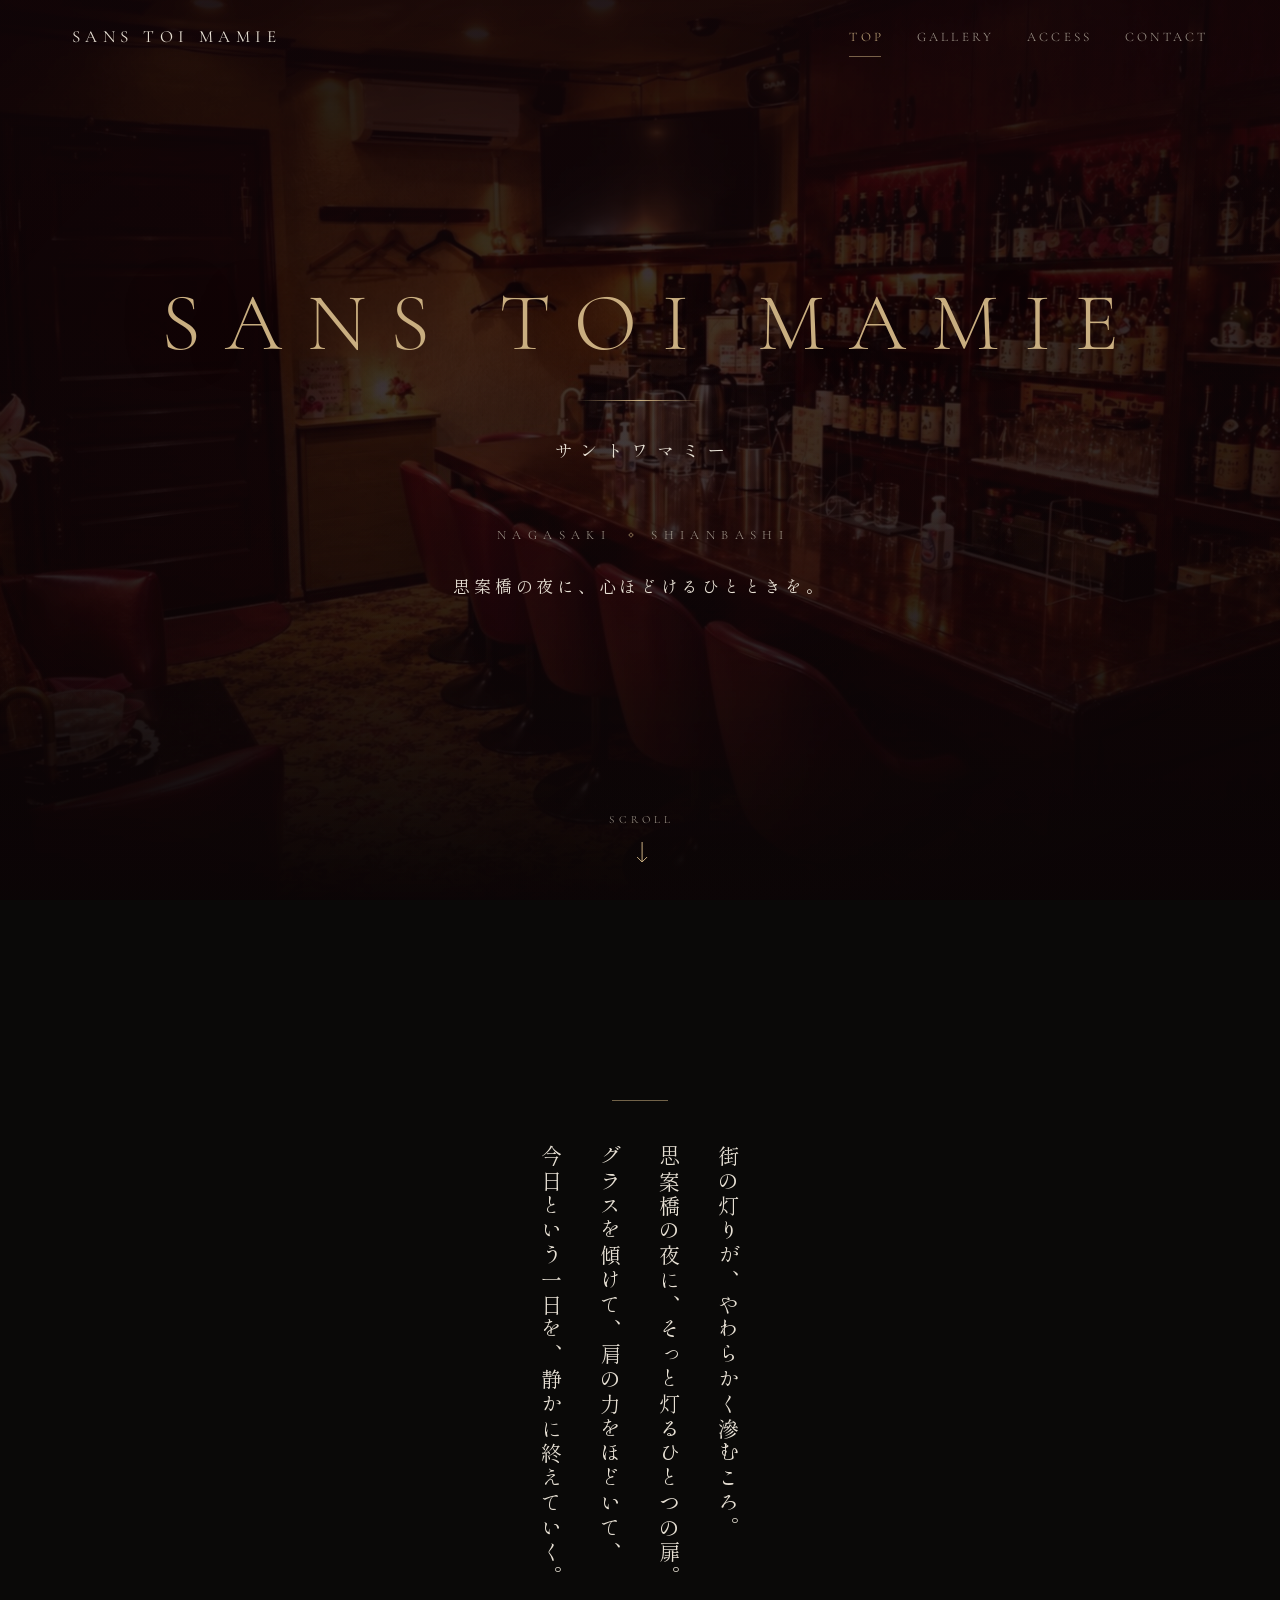
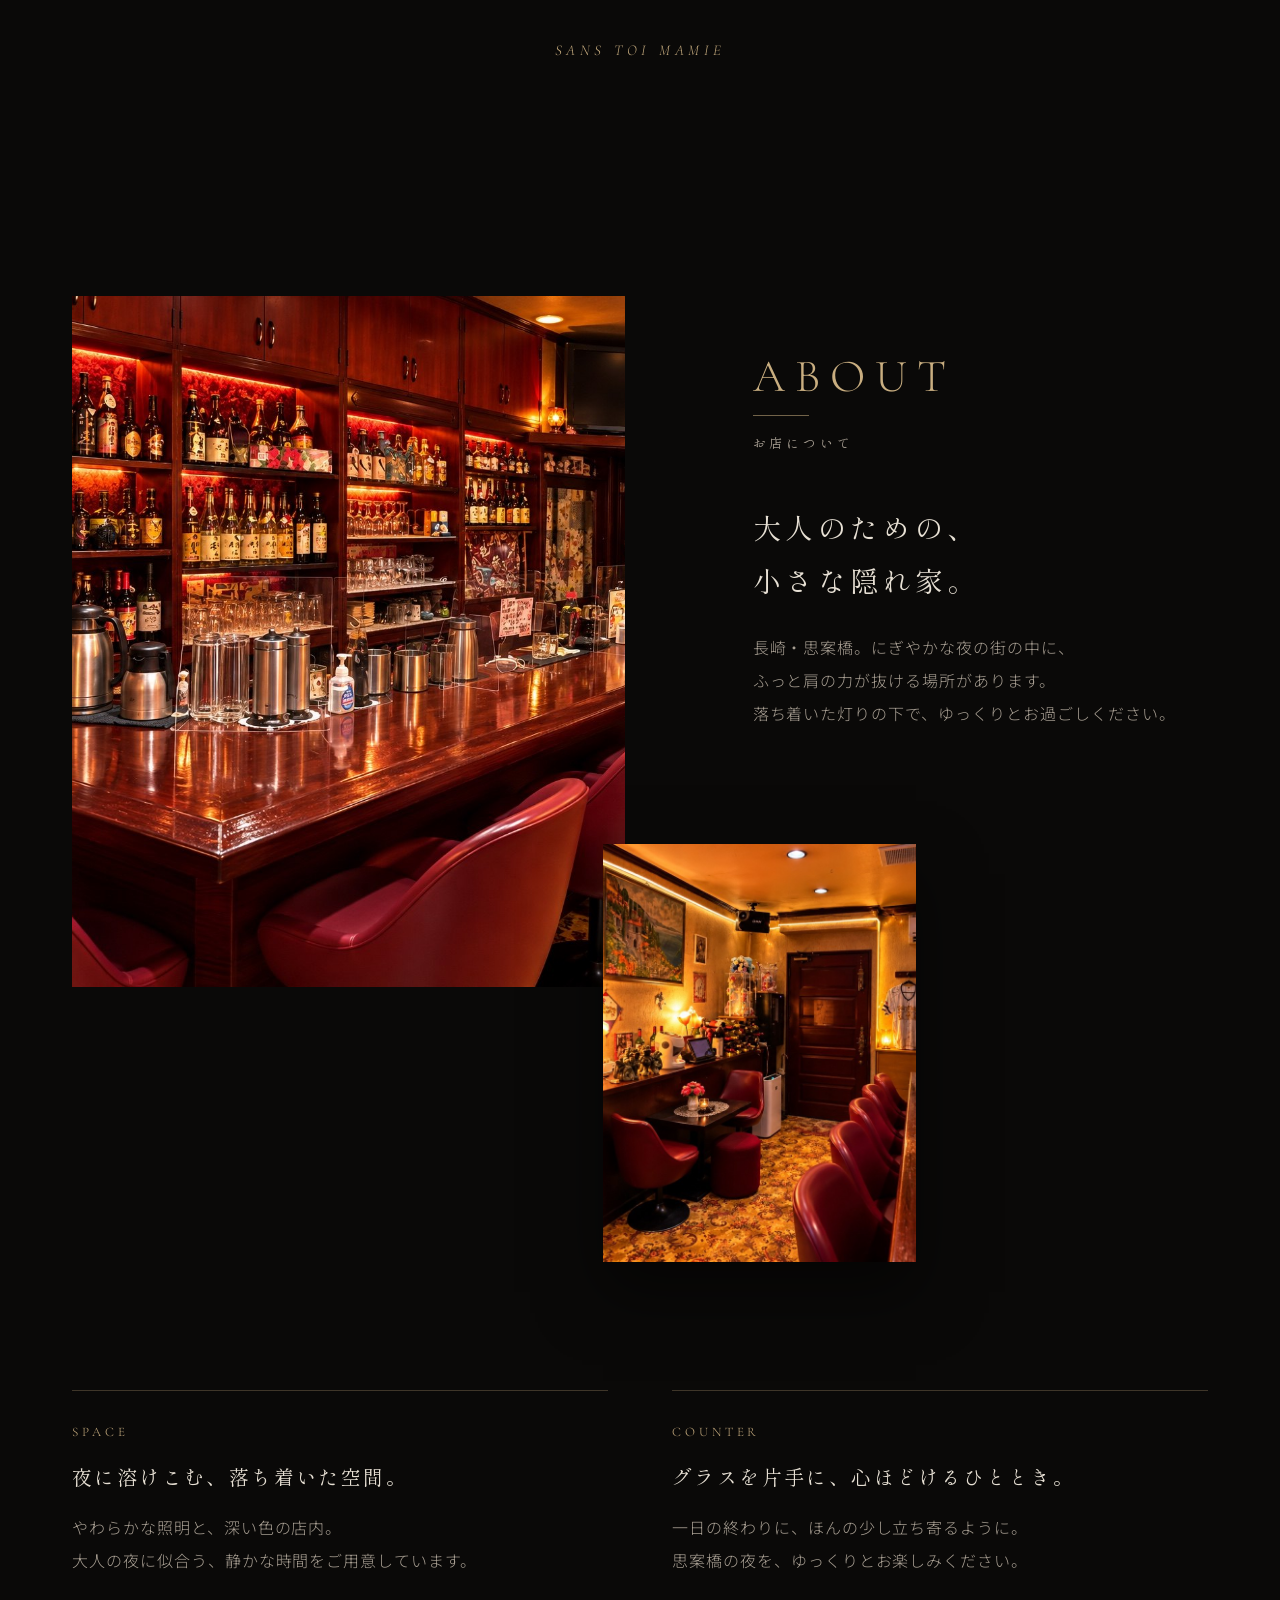
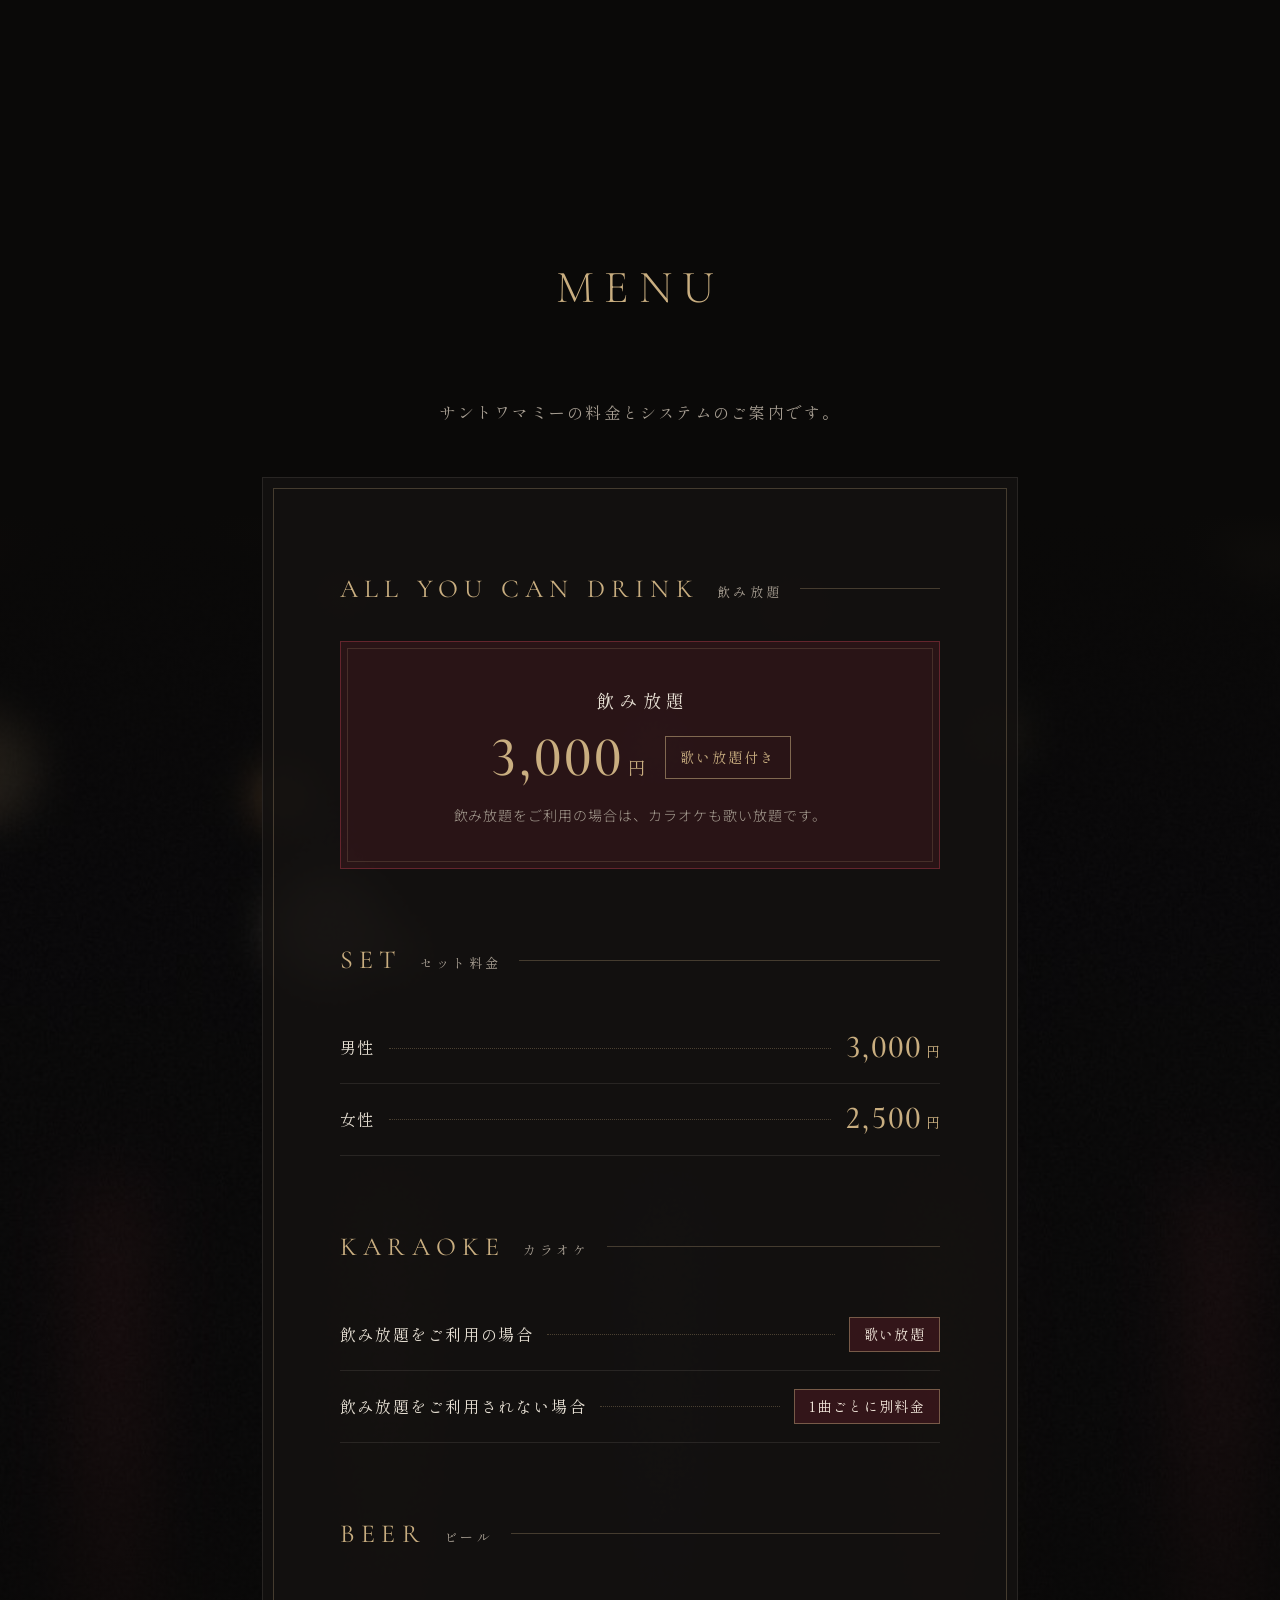
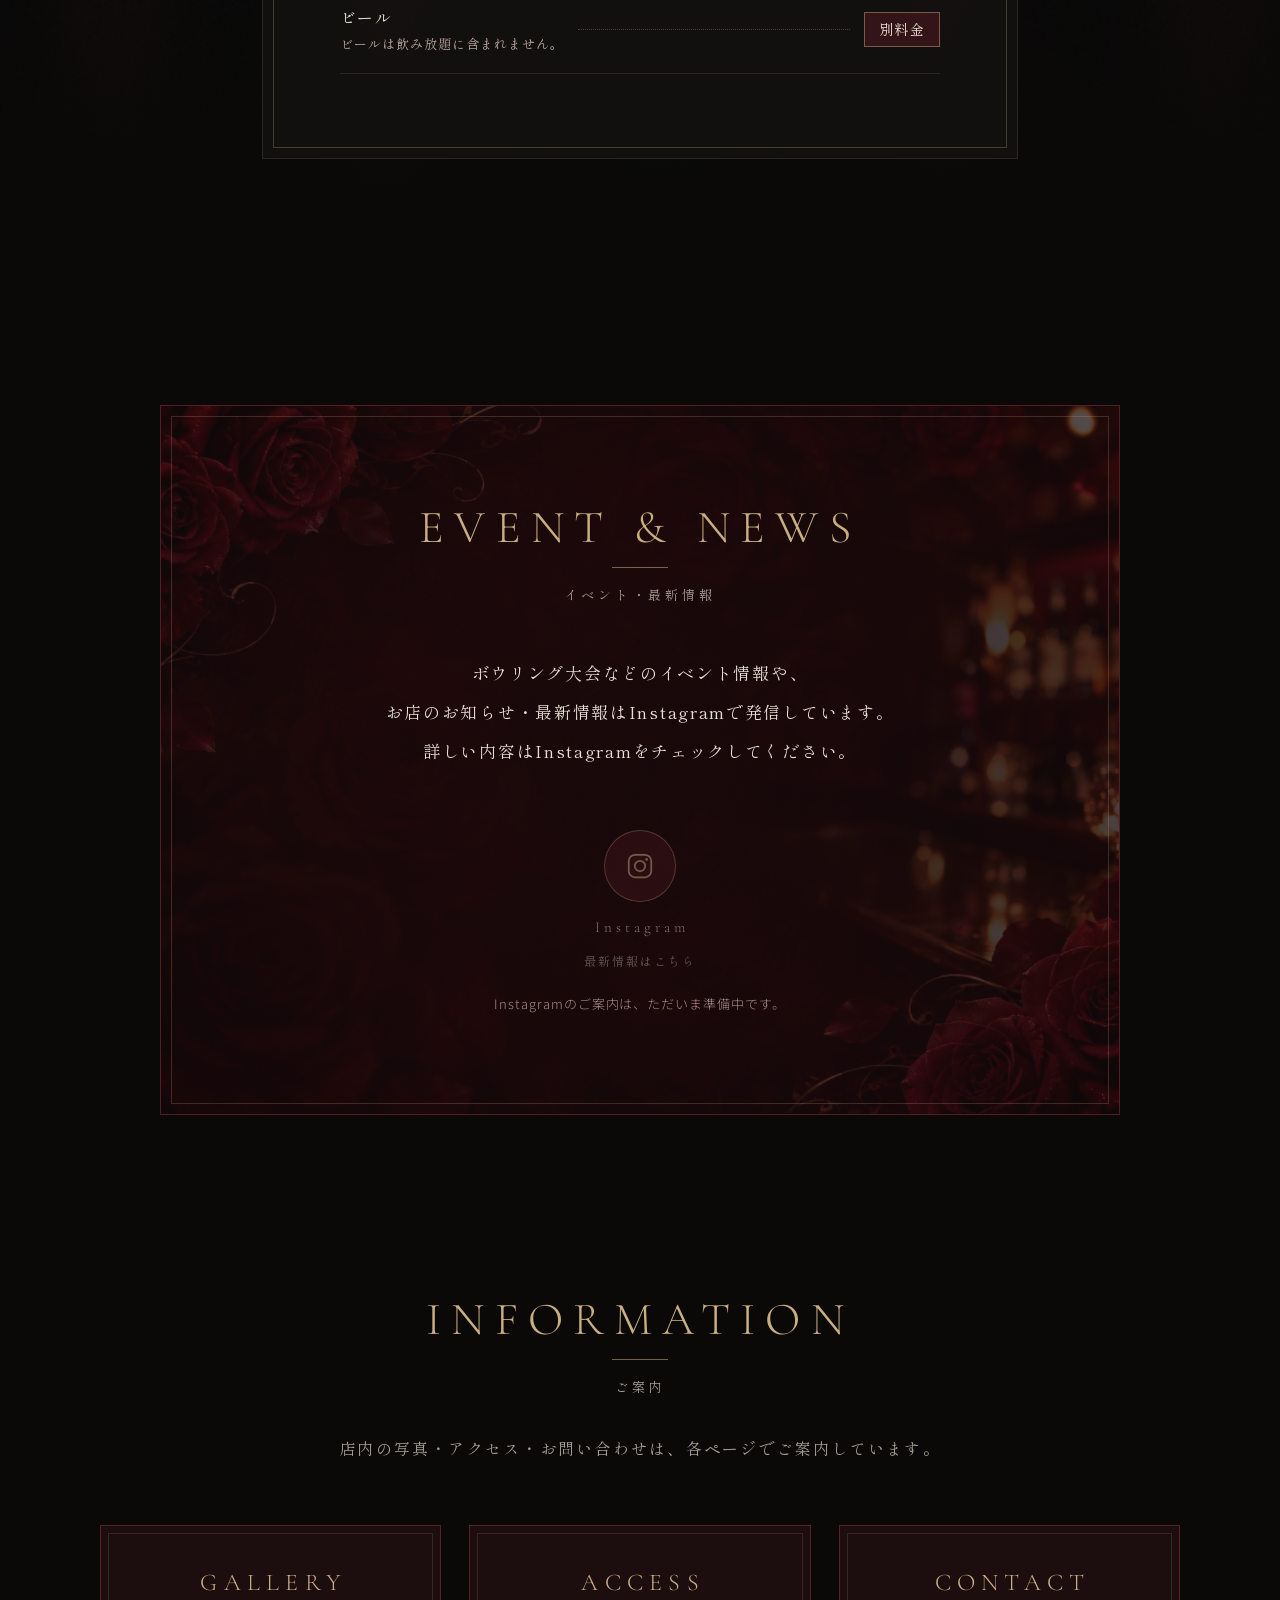
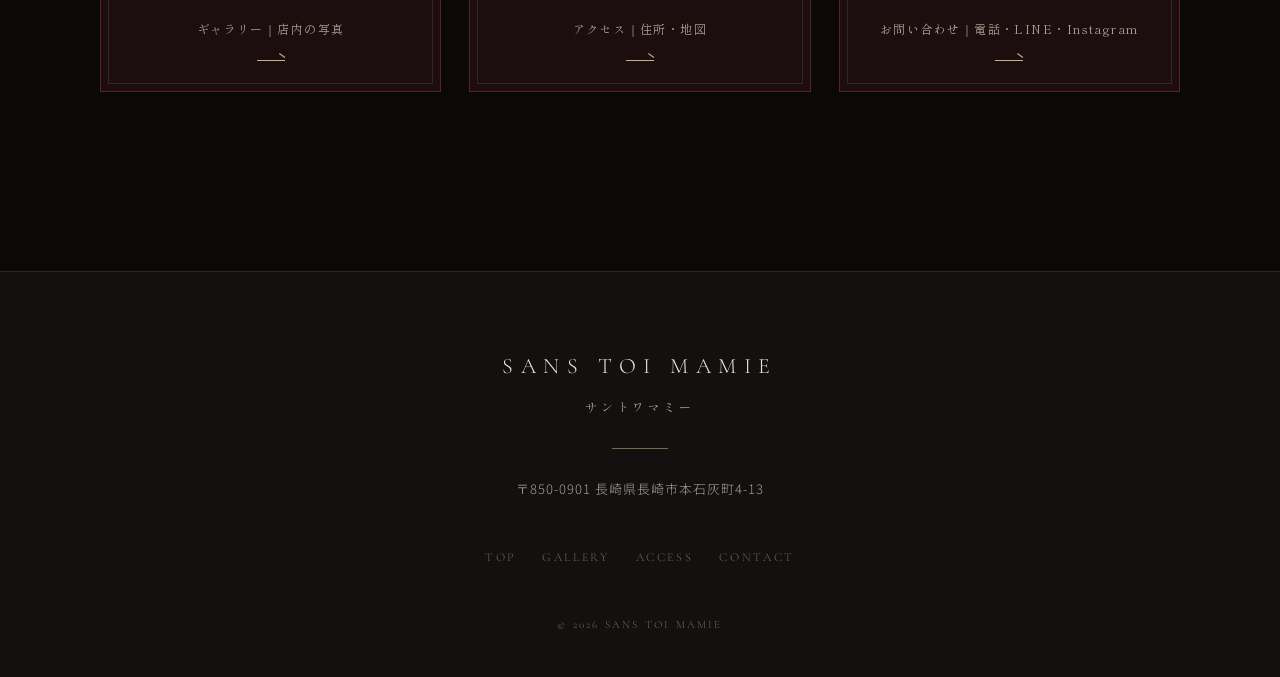
==== commit 43fbf8f5: "Add files via upload" ====
--- a/index.html
+++ b/index.html
@@ -3,9 +3,9 @@
 <head>
   <meta charset="UTF-8">
   <meta name="viewport" content="width=device-width, initial-scale=1, viewport-fit=cover">
-  <title>SANTOIRE MAMIE｜サントワマミー｜長崎・思案橋のスナック</title>
-  <meta name="description" content="長崎・思案橋のスナック「サントワマミー（SANTOIRE MAMIE）」。思案橋の夜に、心ほどけるひとときを。">
-  <meta property="og:title" content="SANTOIRE MAMIE｜サントワマミー">
+  <title>SANS TOI MAMIE｜サントワマミー｜長崎・思案橋のスナック</title>
+  <meta name="description" content="長崎・思案橋のスナック「サントワマミー（SANS TOI MAMIE）」。思案橋の夜に、心ほどけるひとときを。">
+  <meta property="og:title" content="SANS TOI MAMIE｜サントワマミー">
   <meta property="og:description" content="長崎・思案橋のスナック。思案橋の夜に、心ほどけるひとときを。">
   <meta property="og:type" content="website">
   <meta property="og:image" content="images/hero.jpg">
@@ -21,15 +21,14 @@
 </head>
 <body>
 
+
   <!-- ===== HEADER ===== -->
   <header class="site-header" data-header>
     <div class="site-header__inner">
-      <a class="brand" href="index.html">SANTOIRE MAMIE</a>
+      <a class="brand" href="index.html">SANS TOI MAMIE</a>
       <nav class="gnav" aria-label="メインメニュー">
         <ul>
           <li><a href="index.html" aria-current="page">TOP</a></li>
-          <li><a href="about.html">ABOUT</a></li>
-          <li><a href="menu.html">MENU</a></li>
           <li><a href="gallery.html">GALLERY</a></li>
           <li><a href="access.html">ACCESS</a></li>
           <li><a href="contact.html">CONTACT</a></li>
@@ -42,8 +41,6 @@
     <nav aria-label="スマートフォンメニュー">
       <ul>
         <li><a href="index.html" aria-current="page"><span class="drawer__en">TOP</span><span class="drawer__ja">トップ</span></a></li>
-        <li><a href="about.html"><span class="drawer__en">ABOUT</span><span class="drawer__ja">お店について</span></a></li>
-        <li><a href="menu.html"><span class="drawer__en">MENU</span><span class="drawer__ja">料金</span></a></li>
         <li><a href="gallery.html"><span class="drawer__en">GALLERY</span><span class="drawer__ja">ギャラリー</span></a></li>
         <li><a href="access.html"><span class="drawer__en">ACCESS</span><span class="drawer__ja">アクセス</span></a></li>
         <li><a href="contact.html"><span class="drawer__en">CONTACT</span><span class="drawer__ja">お問い合わせ</span></a></li>
@@ -54,7 +51,7 @@
 
   <main>
     <!-- ===== HERO ===== -->
-    <section class="hero" aria-label="SANTOIRE MAMIE">
+    <section class="hero" aria-label="SANS TOI MAMIE">
       <div class="hero__media">
         <!-- 写真は images/hero.jpg を差し替えるだけで変更できます -->
         <img class="hero__img" src="images/hero.jpg" alt="" fetchpriority="high" decoding="async">
@@ -63,7 +60,7 @@
 
       <div class="hero__content">
         <h1 class="hero__logo">
-          <span class="hero__logo-en" data-seq style="--d:.5s">SANTOIRE MAMIE</span>
+          <span class="hero__logo-en" data-seq style="--d:.5s">SANS TOI MAMIE</span>
           <span class="hero__line" data-seq style="--d:1.15s" aria-hidden="true"></span>
           <span class="hero__logo-ja" data-seq style="--d:1.45s">サントワマミー</span>
         </h1>
@@ -89,19 +86,19 @@
           グラスを傾けて、肩の力をほどいて、<br>
           今日という一日を、静かに終えていく。
         </p>
-        <p class="intro__sign" data-reveal style="--rd:.3s">SANTOIRE MAMIE</p>
-      </div>
-    </section>
-
-    <!-- ===== ABOUT ===== -->
-    <section class="t-about">
+        <p class="intro__sign" data-reveal style="--rd:.3s">SANS TOI MAMIE</p>
+      </div>
+    </section>
+
+    <!-- ===== ABOUT（お店について） ===== -->
+    <section class="t-about" id="about">
       <div class="t-about__grid">
-        <a class="photo t-about__main" href="about.html" data-reveal="photo">
-          <div class="media"><img src="images/about.jpg" alt="サントワマミーの店内" loading="lazy" decoding="async"></div>
+        <a class="photo t-about__main" href="gallery.html" data-reveal="photo">
+          <div class="media"><img src="images/top-about-main.jpg" alt="サントワマミーのカウンターとボトル棚" loading="lazy" decoding="async"></div>
           <span class="photo__label">VIEW</span>
         </a>
         <a class="photo t-about__sub" href="gallery.html" data-reveal="photo" style="--rd:.2s">
-          <div class="media"><img src="images/gallery03.jpg" alt="カウンター" loading="lazy" decoding="async"></div>
+          <div class="media"><img src="images/top-about-sub.jpg" alt="サントワマミーの店内" loading="lazy" decoding="async"></div>
           <span class="photo__label">VIEW</span>
         </a>
         <div class="t-about__body">
@@ -115,13 +112,24 @@
             長崎・思案橋。にぎやかな夜の街の中に、<br class="pc-only">ふっと肩の力が抜ける場所があります。<br>
             落ち着いた灯りの下で、ゆっくりとお過ごしください。
           </p>
-          <p data-reveal style="--rd:.5s"><a class="text-link" href="about.html">VIEW MORE <span class="btn__arrow"></span></a></p>
-        </div>
-      </div>
-    </section>
-
-    <!-- ===== MENU ===== -->
-    <section class="t-menu">
+        </div>
+      </div>
+      <div class="t-about__points">
+        <div class="t-about__point" data-reveal>
+          <p class="t-about__point-en">SPACE</p>
+          <h3 class="t-about__point-title">夜に溶けこむ、落ち着いた空間。</h3>
+          <p class="t-about__point-text">やわらかな照明と、深い色の店内。<br>大人の夜に似合う、静かな時間をご用意しています。</p>
+        </div>
+        <div class="t-about__point" data-reveal style="--rd:.15s">
+          <p class="t-about__point-en">COUNTER</p>
+          <h3 class="t-about__point-title">グラスを片手に、心ほどけるひととき。</h3>
+          <p class="t-about__point-text">一日の終わりに、ほんの少し立ち寄るように。<br>思案橋の夜を、ゆっくりとお楽しみください。</p>
+        </div>
+      </div>
+    </section>
+
+    <!-- ===== MENU（料金） ===== -->
+    <section class="t-menu" id="menu">
       <div class="t-menu__bg media" data-reveal="fade">
         <img src="images/gallery07.jpg" alt="" loading="lazy" decoding="async">
       </div>
@@ -131,96 +139,83 @@
           <span class="gold-line" data-reveal="line" style="--rd:.15s"></span>
           <p class="sec-title__ja" data-reveal style="--rd:.2s">料金</p>
         </div>
-        <p class="t-menu__text" data-reveal style="--rd:.3s">セット・ドリンクなどの料金のご案内です。</p>
-        <p data-reveal style="--rd:.4s"><a class="btn" href="menu.html">VIEW MENU <span class="btn__arrow"></span></a></p>
-      </div>
-    </section>
-
-    <!-- ===== GALLERY ===== -->
-    <section class="t-gallery">
-      <div class="t-gallery__head">
-        <div class="sec-title">
-          <h2 class="sec-title__en" data-reveal>GALLERY</h2>
-          <span class="gold-line" data-reveal="line" style="--rd:.15s"></span>
-          <p class="sec-title__ja" data-reveal style="--rd:.2s">ギャラリー</p>
-        </div>
-      </div>
-      <div class="t-gallery__grid">
-        <a class="photo g-a" href="gallery.html" data-reveal="photo">
-          <div class="media"><img src="images/gallery02.jpg" alt="店内" loading="lazy" decoding="async"></div>
-          <span class="photo__label">VIEW</span>
-          <span class="photo__cap">Interior</span>
-        </a>
-        <a class="photo g-b" href="gallery.html" data-reveal="photo" style="--rd:.15s">
-          <div class="media"><img src="images/gallery04.jpg" alt="ボトル" loading="lazy" decoding="async"></div>
-          <span class="photo__label">VIEW</span>
-          <span class="photo__cap">Bottle</span>
-        </a>
-        <a class="photo g-c" href="gallery.html" data-reveal="photo">
-          <div class="media"><img src="images/gallery05.jpg" alt="店内" loading="lazy" decoding="async"></div>
-          <span class="photo__label">VIEW</span>
-          <span class="photo__cap">Interior</span>
-        </a>
-        <a class="photo g-d" href="gallery.html" data-reveal="photo" style="--rd:.15s">
-          <div class="media"><img src="images/gallery06.jpg" alt="グラス" loading="lazy" decoding="async"></div>
-          <span class="photo__label">VIEW</span>
-          <span class="photo__cap">Counter</span>
-        </a>
-      </div>
-      <p class="t-gallery__more" data-reveal><a class="btn" href="gallery.html">VIEW GALLERY <span class="btn__arrow"></span></a></p>
-    </section>
-
-    <!-- ===== ACCESS ===== -->
-    <section class="t-access">
-      <div class="t-access__grid">
-        <a class="photo t-access__photo" href="access.html" data-reveal="photo">
-          <div class="media"><img src="images/gallery01.jpg" alt="外観" loading="lazy" decoding="async"></div>
-          <span class="photo__label">OPEN</span>
-        </a>
-        <div class="t-access__body">
-          <div class="sec-title">
-            <h2 class="sec-title__en" data-reveal>ACCESS</h2>
-            <span class="gold-line" data-reveal="line" style="--rd:.15s"></span>
-            <p class="sec-title__ja" data-reveal style="--rd:.2s">アクセス</p>
+        <!-- 料金の内容は js/config.js の MENU で変更できます -->
+        <p class="t-menu__lead" data-reveal style="--rd:.25s">サントワマミーの料金とシステムのご案内です。</p>
+        <div class="t-menu__board" data-reveal style="--rd:.3s">
+          <div class="menu-board" data-menu></div>
+          <ul class="menu-notes" data-menu-notes></ul>
+        </div>
+      </div>
+    </section>
+
+    <!-- ===== EVENT & NEWS（Instagramへの案内） ===== -->
+    <section class="t-event" id="event">
+      <div class="t-event__panel" data-reveal>
+        <div class="t-event__bg" aria-hidden="true"></div>
+        <div class="t-event__inner">
+          <div class="sec-title sec-title--center">
+            <h2 class="sec-title__en">EVENT &amp; NEWS</h2>
+            <span class="gold-line"></span>
+            <p class="sec-title__ja">イベント・最新情報</p>
           </div>
-          <div class="t-access__info" data-reveal style="--rd:.3s">
-            <p class="t-access__name"><span data-site="name">サントワマミー</span></p>
-            <p>〒<span data-site="zip">850-0901</span><br><span data-site="address">長崎県長崎市本石灰町4-13</span></p>
-            <p class="t-access__area" data-site="area">長崎・思案橋</p>
-          </div>
-          <p class="t-access__btns" data-reveal style="--rd:.4s">
-            <a class="btn" href="#" data-site-href="map" target="_blank" rel="noopener">GOOGLE MAPS <span class="btn__arrow"></span></a>
-            <a class="text-link" href="access.html">VIEW ACCESS</a>
+          <p class="t-event__text">
+            ボウリング大会などのイベント情報や、<br>お店のお知らせ・最新情報はInstagramで発信しています。<br>詳しい内容はInstagramをチェックしてください。
           </p>
-        </div>
-      </div>
-    </section>
-
-    <!-- ===== CONTACT ===== -->
-    <section class="t-contact">
+          <!-- InstagramのURLは js/config.js の instagram で設定します（空欄の間はアイコンが押せない表示になります） -->
+          <a class="t-event__ig is-disabled" role="link" aria-disabled="true" aria-label="サントワマミーのInstagram（新しいタブで開きます）" data-contact-sns="instagram">
+            <span class="t-event__ig-circle"><svg class="t-event__ig-icon" viewBox="0 0 24 24" aria-hidden="true"><rect x="3" y="3" width="18" height="18" rx="5" fill="none" stroke="currentColor" stroke-width="1.4"/><circle cx="12" cy="12" r="4.2" fill="none" stroke="currentColor" stroke-width="1.4"/><circle cx="17.3" cy="6.7" r="1.05" fill="currentColor"/></svg></span>
+            <span class="t-event__ig-label">Instagram</span>
+            <span class="t-event__ig-sub">最新情報はこちら</span>
+          </a>
+          <p class="t-event__note" data-contact-sns-note="instagram">Instagramのご案内は、ただいま準備中です。</p>
+        </div>
+      </div>
+    </section>
+
+    <!-- ===== INFORMATION（各ページへの入口） ===== -->
+    <section class="t-info">
       <div class="sec-title sec-title--center">
-        <h2 class="sec-title__en" data-reveal>CONTACT</h2>
+        <h2 class="sec-title__en" data-reveal>INFORMATION</h2>
         <span class="gold-line" data-reveal="line" style="--rd:.15s"></span>
-        <p class="sec-title__ja" data-reveal style="--rd:.2s">お問い合わせ</p>
-      </div>
-      <p class="t-contact__text" data-reveal style="--rd:.3s">思案橋の夜に、お待ちしております。</p>
-      <p class="t-contact__tel" data-site-if="tel" data-reveal style="--rd:.35s">
-        <a href="#" data-site-href="tel"><span class="t-contact__tel-label">TEL</span><span data-site="tel"></span></a>
-      </p>
-      <p data-reveal style="--rd:.4s"><a class="btn" href="contact.html">CONTACT <span class="btn__arrow"></span></a></p>
+        <p class="sec-title__ja" data-reveal style="--rd:.2s">ご案内</p>
+      </div>
+      <p class="t-info__text" data-reveal style="--rd:.25s">店内の写真・アクセス・お問い合わせは、各ページでご案内しています。</p>
+      <ul class="t-info__list">
+        <li data-reveal>
+          <a class="t-info__btn" href="gallery.html">
+            <span class="t-info__en">GALLERY</span>
+            <span class="t-info__ja">ギャラリー｜店内の写真</span>
+            <span class="btn__arrow" aria-hidden="true"></span>
+          </a>
+        </li>
+        <li data-reveal style="--rd:.12s">
+          <a class="t-info__btn" href="access.html">
+            <span class="t-info__en">ACCESS</span>
+            <span class="t-info__ja">アクセス｜住所・地図</span>
+            <span class="btn__arrow" aria-hidden="true"></span>
+          </a>
+        </li>
+        <li data-reveal style="--rd:.24s">
+          <a class="t-info__btn" href="contact.html">
+            <span class="t-info__en">CONTACT</span>
+            <span class="t-info__ja">お問い合わせ｜電話・LINE・Instagram</span>
+            <span class="btn__arrow" aria-hidden="true"></span>
+          </a>
+        </li>
+      </ul>
     </section>
   </main>
 
   <!-- ===== FOOTER ===== -->
   <footer class="site-footer">
-    <p class="site-footer__brand">SANTOIRE MAMIE</p>
+    <p class="site-footer__brand">SANS TOI MAMIE</p>
     <p class="site-footer__ja">サントワマミー</p>
     <span class="gold-line"></span>
     <p class="site-footer__addr">〒<span data-site="zip">850-0901</span> <span data-site="address">長崎県長崎市本石灰町4-13</span></p>
     <nav class="site-footer__nav" aria-label="フッターメニュー">
-      <a href="index.html">TOP</a><a href="about.html">ABOUT</a><a href="menu.html">MENU</a><a href="gallery.html">GALLERY</a><a href="access.html">ACCESS</a><a href="contact.html">CONTACT</a>
+      <a href="index.html">TOP</a><a href="gallery.html">GALLERY</a><a href="access.html">ACCESS</a><a href="contact.html">CONTACT</a>
     </nav>
-    <p class="site-footer__copy">&copy; <span data-year>2026</span> SANTOIRE MAMIE</p>
+    <p class="site-footer__copy">&copy; <span data-year>2026</span> SANS TOI MAMIE</p>
   </footer>
 
   <script src="js/config.js"></script>
--- a/css/style.css
+++ b/css/style.css
@@ -1,5 +1,5 @@
 /* =========================================================
-   SANTOIRE MAMIE ／ 共通スタイル（全ページ）
+   SANS TOI MAMIE ／ 共通スタイル（全ページ）
    ---------------------------------------------------------
    色・フォントは :root の変数でまとめて変更できます。
    TOPページ専用の演出は top.css にあります。
@@ -493,3 +493,137 @@
 @media (max-width: 480px) {
   .contact__empty p, .page-cta__text { font-size: 13px; letter-spacing: .06em; }
 }
+
+/* ---------- CONTACT：電話番号・LINEボタン ---------- */
+.contact-tel__num { font-size: clamp(30px, 6vw, 44px); white-space: nowrap; }
+.contact-line {
+  display: flex; flex-direction: column; align-items: center; gap: 18px;
+  padding: clamp(36px, 6vw, 56px) 24px;
+  background: var(--c-charcoal); border: 1px solid var(--c-border);
+}
+.contact-line__btn {
+  display: inline-flex; align-items: center; justify-content: center; gap: 18px;
+  width: min(100%, 360px); min-height: 60px; padding: 0 28px;
+  border: 1px solid var(--c-gold-soft);
+  background: rgba(91, 28, 38, .38); /* 深いワインレッド */
+  color: var(--c-text);
+  font-family: var(--f-mincho); font-size: 16px; letter-spacing: .16em;
+  transition: background-color .5s var(--ease), border-color .5s var(--ease), color .5s var(--ease);
+}
+.contact-line__btn .btn__arrow { color: var(--c-gold); }
+.contact-line__btn:hover { background: rgba(91, 28, 38, .6); border-color: var(--c-gold); color: var(--c-gold); }
+.contact-line__btn:hover .btn__arrow { width: 40px; }
+.contact-line__btn.is-disabled {
+  opacity: .42; cursor: not-allowed; pointer-events: none;
+  background: transparent; border-color: var(--c-gold-line);
+}
+@media (max-width: 480px) {
+  .contact-line__btn { font-size: 15px; letter-spacing: .1em; }
+}
+
+/* ---------- CONTACT：赤・ワインレッド系の配色（2026-10 更新） ---------- */
+.contact-tel,
+.contact-line {
+  background: rgba(91, 28, 38, .20);
+  border-color: rgba(150, 52, 64, .45);
+}
+.contact-tel::before,
+.contact-line::before { /* 内側の細いライン */
+  content: ""; position: absolute; inset: 8px; pointer-events: none;
+  border: 1px solid rgba(201, 174, 128, .12);
+}
+.contact-line { position: relative; }
+.contact-tel:hover { background: rgba(91, 28, 38, .34); border-color: rgba(176, 64, 78, .7); }
+.contact-tel .contact-card__label,
+.contact-line .contact-card__label { color: #d48a8f; } /* 落ち着いたローズレッド */
+.contact-tel__num { color: var(--c-text); }
+.contact-tel .contact-card__note,
+.contact-line .contact-card__note { color: #a98a86; font-size: 13px; }
+.contact-line__btn {
+  background: #5b1c26; border-color: rgba(201, 174, 128, .55); color: #f1e6da;
+}
+.contact-line__btn:hover { background: #722431; border-color: var(--c-gold); color: #fff6ec; }
+.contact-line__btn.is-disabled { opacity: .5; background: rgba(91, 28, 38, .45); border-color: rgba(201, 174, 128, .25); }
+@media (max-width: 480px) {
+  .contact-tel .contact-card__note, .contact-line .contact-card__note { letter-spacing: .02em; }
+}
+
+
+/* ---------- CONTACT：LINE と Instagram を横並び（スマホは縦並び） ---------- */
+.contact__sns { display: grid; grid-template-columns: repeat(2, minmax(0, 1fr)); gap: 20px; }
+.contact__sns .contact-line { padding-left: 20px; padding-right: 20px; }
+.contact__sns .contact-line__btn { width: 100%; padding: 0 20px; gap: 14px; font-size: 15px; letter-spacing: .1em; }
+@media (max-width: 640px) {
+  .contact__sns { grid-template-columns: 1fr; }
+}
+
+
+/* ---------- GALLERY：実際の写真に合わせた枠の比率（2026-10） ---------- */
+/* 5枚目は横長写真のため、縦長枠 → 横長枠に（位置・幅はそのまま） */
+.gallery__item:nth-child(7n+5) .media { aspect-ratio: 4 / 3; }
+/* 7枚目：21:9 だと上下が切れすぎるため 16:9 に（位置・幅はそのまま） */
+.gallery__item:nth-child(7n+7) .media { aspect-ratio: 16 / 9; }
+@media (max-width: 767px) {
+  .gallery__item:nth-child(7n+7) .media { aspect-ratio: 4 / 3; }
+  .gallery__item:nth-child(7n+5) .media { aspect-ratio: 4 / 3; }
+  .gallery__item:nth-child(7n+3) .media { aspect-ratio: 3 / 4; } /* 縦長の入口写真はそのままの比率で */
+}
+
+/* 1枚目（文字入りの写真）：スマホでは左右の文字が切れないよう写真の比率どおりに表示 */
+@media (max-width: 767px) {
+  .gallery__item:nth-child(1) .media { aspect-ratio: 3 / 2; }
+}
+
+
+/* ---------- ACCESS：写真なし（地図のみ）のレイアウト（2026-10） ---------- */
+.access__visual .access__map:first-child { margin-top: 0; }
+.access { align-items: center; }
+.access__map { aspect-ratio: 4 / 3; }
+@media (max-width: 900px) {
+  .access { align-items: start; }
+  .access__map { aspect-ratio: 4 / 3; }
+}
+
+
+/* ---------- ACCESS：Googleマップ（航空写真）（2026-10） ---------- */
+.access__map-cap { display: flex; align-items: baseline; gap: 14px; margin-bottom: 14px; }
+.access__map-cap-en { font-family: var(--f-en); font-size: 14px; letter-spacing: .3em; color: var(--c-gold); }
+.access__map-cap-ja { font-family: var(--f-mincho); font-size: 12px; letter-spacing: .2em; color: var(--c-text-sub); }
+.access__visual .access__map {
+  position: relative; margin-top: 0; width: 100%; max-width: 100%; aspect-ratio: 4 / 3;
+  border: 1px solid rgba(150, 52, 64, .55); background: var(--c-charcoal-2); overflow: hidden;
+}
+.access__visual .access__map::after { /* 内側の細いゴールドライン */
+  content: ""; position: absolute; inset: 6px; pointer-events: none; z-index: 2;
+  border: 1px solid rgba(201, 174, 128, .28);
+}
+.access__map iframe { filter: none; position: absolute; inset: 0; width: 100%; height: 100%; }
+.access__map-link { /* 地図全体をタップするとGoogleマップへ */
+  position: absolute; inset: 0; z-index: 1;
+  display: flex; align-items: flex-start; justify-content: flex-end; padding: 16px; /* 右上：Googleの表記や操作ボタンと重ならない位置 */
+}
+.access__map-link-label {
+  font-family: var(--f-mincho); font-size: 13px; letter-spacing: .12em; color: #f1e6da;
+  padding: 8px 16px; background: rgba(60, 16, 24, .88); border: 1px solid var(--c-gold-soft);
+  transition: background-color .4s var(--ease), border-color .4s var(--ease);
+}
+.access__map-link:hover .access__map-link-label { background: rgba(114, 36, 49, .95); border-color: var(--c-gold); }
+.access__map-link:focus-visible { outline: 1px solid var(--c-gold); outline-offset: -8px; }
+@media (max-width: 900px) {
+  .access__visual { margin-top: 8px; }
+}
+@media (max-width: 767px) {
+  .access__visual .access__map { aspect-ratio: 1 / 1; }
+  .access__map-link { padding: 12px; }
+  .access__map-link-label { font-size: 13px; padding: 8px 14px; }
+}
+
+
+/* ---------- GALLERY：写真構成の見直しに合わせた比率（2026-10-06） ---------- */
+/* 6枚目・7枚目は横長（16:9）の写真なので、写真どおりの比率で表示 */
+.gallery__item:nth-child(7n+6) .media { aspect-ratio: 16 / 9; }
+.gallery__item:nth-child(7n+6) { align-self: center; }
+@media (max-width: 767px) {
+  .gallery__item:nth-child(7n+6) .media,
+  .gallery__item:nth-child(7n+7) .media { aspect-ratio: 16 / 9; }
+}
--- a/css/top.css
+++ b/css/top.css
@@ -1,5 +1,5 @@
 /* =========================================================
-   SANTOIRE MAMIE ／ TOPページ専用スタイル
+   SANS TOI MAMIE ／ TOPページ専用スタイル
    ---------------------------------------------------------
    演出（オープニング・Ken Burns・スクロール表示・写真ホバー）は
    すべてこのファイルに集約しています。他のページでは読み込みません。
@@ -278,3 +278,256 @@
   .photo img, .photo::after { transition: none !important; }
   .photo:hover img { transform: none; }
 }
+
+
+/* =========================================================
+   店内写真をTOPのファーストビュー（HERO）だけの背景に（2026-10 更新）
+   写真は images/hero.jpg。下のセクションには背景写真を入れません。
+   ========================================================= */
+/* HERO：写真は主張させず、文字を主役に */
+.hero__img { object-position: 60% 50%; opacity: .62; filter: saturate(.85); }
+.hero__overlay {
+  background:
+    linear-gradient(180deg, rgba(36, 8, 14, .38), rgba(36, 8, 14, .22)),
+    radial-gradient(ellipse 70% 60% at 50% 48%, rgba(0, 0, 0, .2), rgba(0, 0, 0, .6) 100%),
+    linear-gradient(180deg, rgba(10, 9, 8, .6) 0%, rgba(10, 9, 8, .3) 35%, rgba(10, 9, 8, .55) 72%, var(--c-black) 100%); /* 下端は黒に溶かして次のセクションへ */
+}
+
+@media (max-width: 767px) {
+  /* スマホは文字が埋もれないよう、さらに落ち着かせる */
+  .hero__img { opacity: .48; object-position: 66% 50%; }
+  .hero__logo-ja, .hero__place, .hero__copy { text-shadow: 0 1px 12px rgba(0, 0, 0, .85); }
+}
+
+
+/* ---------- TOP ABOUT：写真の見せる位置だけ指定（枠は変更なし／2026-10） ---------- */
+.t-about__main img { object-position: 32% 50%; } /* カウンターとボトル棚を中心に */
+.t-about__sub img  { object-position: 48% 55%; } /* 奥の扉と赤い椅子を中心に */
+
+
+/* =========================================================
+   ページ構成の整理（2026-10）
+   TOP = HERO → ABOUT → MENU → 各ページへの入口
+   ========================================================= */
+.t-about, .t-menu { scroll-margin-top: var(--header-h); }
+
+/* ABOUT：補足の2項目 */
+.t-about__points {
+  max-width: 1360px; margin: clamp(80px, 10vw, 130px) auto 0; padding: 0 var(--gutter);
+  display: grid; grid-template-columns: repeat(2, minmax(0, 1fr)); gap: clamp(32px, 5vw, 80px);
+}
+.t-about__point { padding-top: 28px; border-top: 1px solid var(--c-gold-line); }
+.t-about__point-en { font-family: var(--f-en); font-size: 13px; letter-spacing: .3em; color: var(--c-gold); }
+.t-about__point-title { margin: 14px 0 16px; font-family: var(--f-mincho); font-weight: 400; font-size: clamp(17px, 1.8vw, 20px); letter-spacing: .12em; line-height: 1.8; }
+.t-about__point-text { color: var(--c-text-sub); }
+@media (max-width: 767px) { .t-about__points { grid-template-columns: 1fr; } }
+
+/* MENU：料金表をTOP内に表示 */
+.t-menu__inner { width: 100%; max-width: 900px; }
+.t-menu__board { margin-top: clamp(40px, 6vw, 64px); text-align: left; }
+.t-menu__board .menu-board { background: rgba(19, 17, 16, .9); }
+@media (max-width: 767px) { .t-menu__inner { padding-left: var(--gutter); padding-right: var(--gutter); } }
+
+/* 各ページへの入口ボタン */
+.t-links { margin-top: clamp(110px, 14vw, 180px); padding: 0 var(--gutter); text-align: center; }
+.t-links__text { margin-bottom: clamp(32px, 4vw, 44px); font-family: var(--f-mincho); letter-spacing: .14em; color: var(--c-text-sub); }
+.t-links__list { display: flex; flex-wrap: wrap; justify-content: center; gap: 16px 20px; }
+.t-links__btn { min-width: 260px; min-height: 64px; gap: 16px; }
+.t-links__en { font-family: var(--f-en); font-size: 15px; letter-spacing: .28em; }
+.t-links__ja { font-family: var(--f-mincho); font-size: 11px; letter-spacing: .16em; color: var(--c-text-sub); }
+@media (max-width: 767px) {
+  .t-links__text { font-size: 14px; letter-spacing: .06em; }
+  .t-links__list { flex-direction: column; align-items: stretch; max-width: 420px; margin: 0 auto; }
+  .t-links__btn { width: 100%; min-width: 0; }
+}
+/* MENU背景：見出しの裏は暗くして文字を読みやすく（料金表を入れて縦に長くなったため） */
+.t-menu__bg::after { background: linear-gradient(180deg, var(--c-black) 0%, var(--c-black) 20%, rgba(10, 9, 8, .6) 42%, rgba(10, 9, 8, .6) 75%, var(--c-black) 100%); }
+
+
+/* =========================================================
+   EVENT & NEWS ／ INFORMATION（2026-10 追加）
+   ========================================================= */
+/* ---------- EVENT & NEWS ---------- */
+.t-event { margin-top: clamp(100px, 13vw, 170px); padding: 0 var(--gutter); }
+.t-event__panel {
+  position: relative; max-width: 960px; margin: 0 auto; overflow: hidden;
+  border: 1px solid rgba(150, 52, 64, .45);
+  background: #170c0e;
+}
+.t-event__panel::after { /* 内側の細いゴールドライン */
+  content: ""; position: absolute; inset: 10px; pointer-events: none;
+  border: 1px solid rgba(201, 174, 128, .22);
+}
+.t-event__bg { /* バラの背景（暗く落として文字を主役に） */
+  position: absolute; inset: 0;
+  background: url(../images/top-event-bg.jpg) center / cover no-repeat;
+  opacity: .5;
+}
+.t-event__bg::after {
+  content: ""; position: absolute; inset: 0;
+  background:
+    radial-gradient(ellipse 70% 80% at 50% 50%, rgba(18, 8, 10, .82) 0%, rgba(18, 8, 10, .55) 70%, rgba(18, 8, 10, .35) 100%);
+}
+.t-event__inner {
+  position: relative; z-index: 1; text-align: center;
+  padding: clamp(56px, 8vw, 96px) clamp(24px, 6vw, 72px);
+}
+.t-event__text {
+  margin: clamp(32px, 4vw, 44px) auto 0; max-width: 34em;
+  font-family: var(--f-mincho); font-size: clamp(15px, 1.5vw, 17px); line-height: 2.3; letter-spacing: .1em;
+  color: var(--c-text);
+}
+.t-event__ig {
+  display: inline-flex; flex-direction: column; align-items: center; gap: 10px;
+  margin-top: clamp(36px, 4.5vw, 52px); padding: 8px 16px; color: var(--c-gold);
+  transition: color .5s var(--ease);
+}
+.t-event__ig-circle {
+  display: flex; align-items: center; justify-content: center;
+  width: 72px; height: 72px; border-radius: 50%;
+  border: 1px solid rgba(201, 174, 128, .55);
+  background: rgba(91, 28, 38, .55);
+  transition: background-color .5s var(--ease), border-color .5s var(--ease), transform .5s var(--ease);
+}
+.t-event__ig-icon { width: 30px; height: 30px; }
+.t-event__ig-label { font-family: var(--f-en); font-size: 15px; letter-spacing: .26em; padding-left: .26em; color: var(--c-text); }
+.t-event__ig-sub { margin-top: -4px; font-family: var(--f-mincho); font-size: 12px; letter-spacing: .16em; color: var(--c-text-sub); }
+.t-event__ig:hover .t-event__ig-circle { background: rgba(114, 36, 49, .85); border-color: var(--c-gold); transform: translateY(-2px); }
+.t-event__ig:hover .t-event__ig-label { color: var(--c-gold); }
+.t-event__ig.is-disabled { opacity: .5; cursor: not-allowed; pointer-events: none; }
+.t-event__note { margin-top: 10px; font-size: 13px; color: #a98a86; }
+@media (max-width: 767px) {
+  .t-event { padding: 0 16px; }
+  .t-event__text { font-size: 14px; letter-spacing: .04em; line-height: 2.1; }
+  .t-event__text br { display: none; }
+  .t-event__ig-circle { width: 64px; height: 64px; }
+}
+
+/* ---------- INFORMATION（GALLERY / ACCESS / CONTACT への入口） ---------- */
+.t-info { margin-top: clamp(110px, 14vw, 180px); padding: 0 var(--gutter); }
+.t-info__text { margin: 32px 0 clamp(40px, 5vw, 60px); text-align: center; font-family: var(--f-mincho); letter-spacing: .14em; color: var(--c-text-sub); }
+.t-info__list {
+  max-width: 1240px; margin: 0 auto;
+  display: grid; grid-template-columns: repeat(3, minmax(0, 1fr)); gap: clamp(16px, 2.2vw, 28px);
+}
+.t-info__card { display: block; height: 100%; border: 1px solid var(--c-border); background: var(--c-charcoal); }
+.t-info__card .media { aspect-ratio: 4 / 3; height: auto; width: 100%; }
+.t-info__card .media::after { /* 写真を少し落ち着かせる */
+  content: ""; position: absolute; inset: 0; pointer-events: none;
+  background: linear-gradient(180deg, rgba(10, 9, 8, .05) 40%, rgba(10, 9, 8, .55) 100%);
+}
+.t-info__card .photo__label { display: none; }
+.t-info__body {
+  display: grid; grid-template-columns: 1fr auto; align-items: center; gap: 4px 16px;
+  padding: 22px 24px 24px;
+}
+.t-info__en { font-family: var(--f-en); font-size: clamp(19px, 1.8vw, 22px); letter-spacing: .24em; color: var(--c-gold); }
+.t-info__ja { grid-column: 1; font-family: var(--f-mincho); font-size: 13px; letter-spacing: .1em; color: var(--c-text-sub); }
+.t-info__body .btn__arrow { grid-column: 2; grid-row: 1 / 3; color: var(--c-gold); transition: width .5s var(--ease); }
+.t-info__card:hover .btn__arrow { width: 40px; }
+.t-info__card:hover { border-color: var(--c-gold-line); }
+.t-info__card:focus-visible { outline-offset: 2px; }
+.t-info__list > li:nth-child(2) .media img { object-position: 50% 40%; } /* 入口の扉と看板を中心に */
+@media (max-width: 900px) {
+  .t-info__list { grid-template-columns: minmax(0, 1fr); max-width: 560px; }
+  .t-info__card .media { aspect-ratio: 16 / 9; }
+}
+@media (max-width: 767px) {
+  .t-info__text { font-size: 14px; letter-spacing: .06em; }
+  .t-info__body { padding: 18px 20px 20px; }
+}
+
+
+/* ---------- INFORMATION：写真なし・ボタンのみ（2026-10 更新） ---------- */
+.t-info__list { max-width: 1080px; }
+.t-info__btn {
+  position: relative; height: 100%;
+  display: flex; flex-direction: column; align-items: center; justify-content: center; gap: 10px;
+  min-height: 150px; padding: 32px 24px 30px; text-align: center;
+  background: rgba(91, 28, 38, .22);
+  border: 1px solid rgba(150, 52, 64, .5);
+  transition: background-color .5s var(--ease), border-color .5s var(--ease);
+}
+.t-info__btn::before { /* 内側の細いゴールドライン */
+  content: ""; position: absolute; inset: 7px; pointer-events: none;
+  border: 1px solid rgba(201, 174, 128, .16);
+  transition: border-color .5s var(--ease);
+}
+.t-info__btn .t-info__en { font-size: clamp(20px, 2vw, 24px); letter-spacing: .26em; padding-left: .26em; }
+.t-info__btn .t-info__ja { font-size: 12px; letter-spacing: .12em; }
+.t-info__btn .btn__arrow { margin-top: 8px; color: var(--c-gold); transition: width .5s var(--ease); }
+.t-info__btn:hover { background: rgba(91, 28, 38, .42); border-color: rgba(176, 64, 78, .8); }
+.t-info__btn:hover::before { border-color: rgba(201, 174, 128, .4); }
+.t-info__btn:hover .btn__arrow { width: 44px; }
+@media (max-width: 900px) {
+  .t-info__list { max-width: 560px; }
+  .t-info__btn { min-height: 0; padding: 24px 20px 22px; gap: 6px; }
+  .t-info__btn .btn__arrow { margin-top: 6px; }
+}
+@media (max-width: 767px) {
+  .t-info__list { gap: 14px; }
+  .t-info__btn .t-info__ja { font-size: 13px; letter-spacing: .06em; }
+}
+
+
+/* =========================================================
+   MENU：料金・システム表示（2026-10）
+   ========================================================= */
+.t-menu__lead { margin-top: 28px; font-family: var(--f-mincho); letter-spacing: .14em; color: var(--c-text-sub); }
+.t-menu__board { margin-top: clamp(32px, 4.5vw, 48px); }
+.t-menu .menu-cat + .menu-cat { margin-top: clamp(44px, 6vw, 64px); }
+.t-menu .menu-cat__en { font-size: clamp(20px, 2.6vw, 26px); }
+.t-menu .menu-cat__ja { font-size: 13px; color: var(--c-text-sub); }
+
+/* 一覧の各行 */
+.t-menu .menu-item { align-items: center; padding: 18px 0; }
+.t-menu .menu-item__name { font-size: 16px; line-height: 1.6; }
+.t-menu .menu-item__note { margin-top: 4px; font-size: 13px; color: #b9a39c; }
+.t-menu .menu-item__dots { transform: none; align-self: center; border-bottom-color: rgba(201, 174, 128, .3); }
+.t-menu .menu-item__price.is-num { display: inline-flex; align-items: baseline; gap: 3px; color: var(--c-gold); white-space: nowrap; }
+.menu-item__num { font-family: var(--f-en); font-weight: 500; font-size: clamp(26px, 3vw, 32px); letter-spacing: .04em; line-height: 1; font-variant-numeric: lining-nums tabular-nums; }
+.menu-item__unit { font-family: var(--f-mincho); font-size: 14px; letter-spacing: .05em; }
+.t-menu .menu-item__price.is-text { /* 「歌い放題」「別料金」など */
+  font-family: var(--f-mincho); font-size: 14px; letter-spacing: .1em; line-height: 1.5;
+  padding: 6px 14px; border: 1px solid rgba(201, 174, 128, .45);
+  background: rgba(91, 28, 38, .45); color: #f1e6da; white-space: nowrap;
+}
+
+/* 飲み放題（一番上で大きく） */
+.menu-feature {
+  position: relative; text-align: center;
+  padding: clamp(28px, 4vw, 40px) clamp(18px, 4vw, 40px);
+  background: rgba(91, 28, 38, .32);
+  border: 1px solid rgba(150, 52, 64, .55);
+}
+.menu-feature::before { content: ""; position: absolute; inset: 6px; border: 1px solid rgba(201, 174, 128, .18); pointer-events: none; }
+.menu-feature__name { font-family: var(--f-mincho); font-size: 18px; letter-spacing: .3em; padding-left: .3em; color: var(--c-text); }
+.menu-feature__row { margin-top: 10px; display: flex; flex-wrap: wrap; align-items: center; justify-content: center; gap: 10px 18px; }
+.menu-feature .menu-item__price.is-num { display: inline-flex; align-items: baseline; gap: 4px; color: var(--c-gold); }
+.menu-feature .menu-item__num { font-size: clamp(42px, 5.4vw, 56px); }
+.menu-feature .menu-item__unit { font-size: 18px; }
+.menu-feature__tag {
+  font-family: var(--f-mincho); font-size: 14px; letter-spacing: .14em;
+  padding: 6px 14px; border: 1px solid var(--c-gold-soft); color: var(--c-gold);
+}
+.menu-feature__note { margin-top: 16px; font-size: 14px; line-height: 1.9; color: var(--c-text-sub); }
+
+@media (max-width: 767px) {
+  .t-menu__lead { font-size: 14px; letter-spacing: .06em; }
+  .t-menu .menu-board { padding-left: 20px; padding-right: 20px; }
+  .t-menu .menu-cat__head { gap: 12px; }
+  .t-menu .menu-cat__en { font-size: 19px; letter-spacing: .18em; }
+  .t-menu .menu-item { flex-wrap: wrap; gap: 8px 12px; }
+  .t-menu .menu-item__name { font-size: 15px; flex: 1 1 auto; min-width: 0; }
+  .t-menu .menu-item__dots { display: none; }
+  .t-menu .menu-item .menu-item__price { margin-left: auto; }
+  .t-menu .menu-cat__head { flex-wrap: wrap; row-gap: 4px; }
+  .t-menu .menu-cat__ja { white-space: nowrap; }
+  .t-menu .menu-cat--featured .menu-cat__en { font-size: 17px; letter-spacing: .14em; }
+  .t-menu .menu-cat--featured .menu-cat__rule { display: none; }
+  .t-menu .menu-item__price.is-text { font-size: 13px; padding: 5px 12px; }
+  .menu-item__num { font-size: 28px; }
+  .menu-feature .menu-item__num { font-size: 44px; }
+  .menu-feature__name { font-size: 16px; }
+  .menu-feature__note { font-size: 13px; }
+}
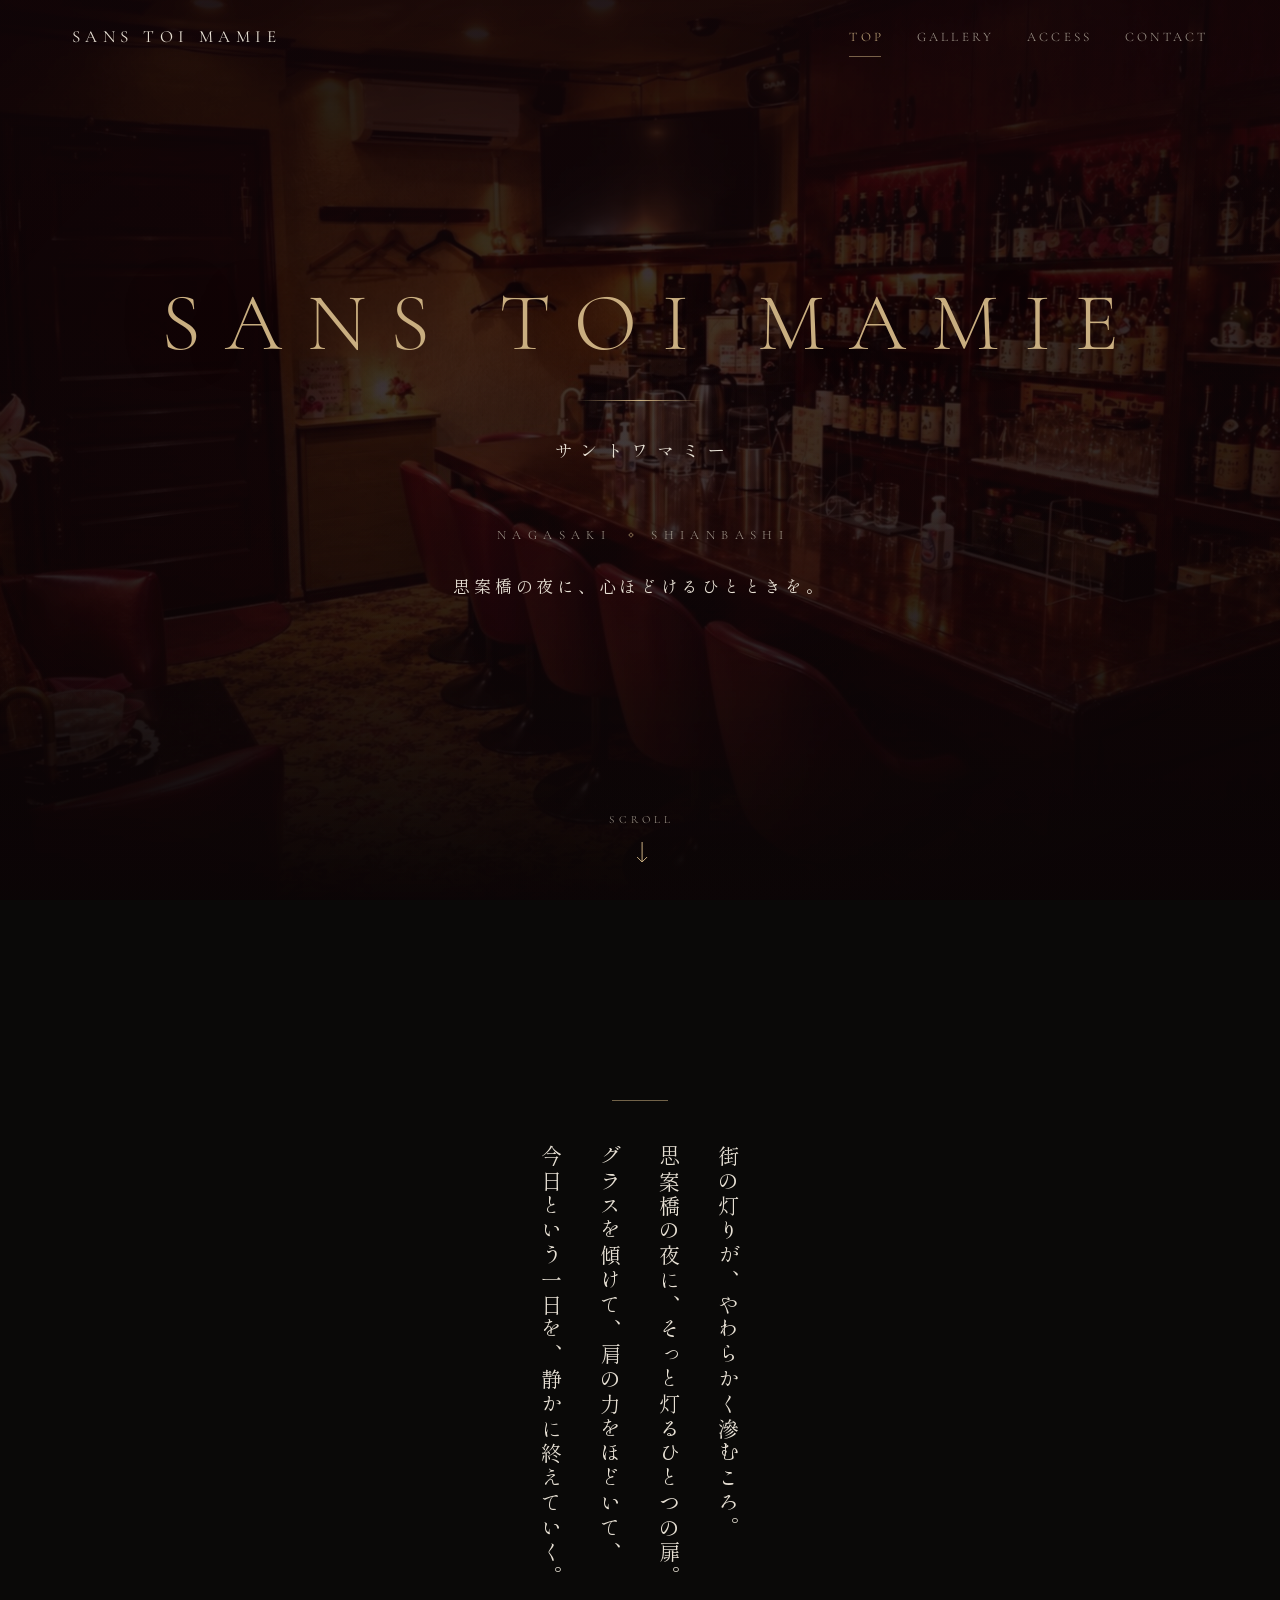
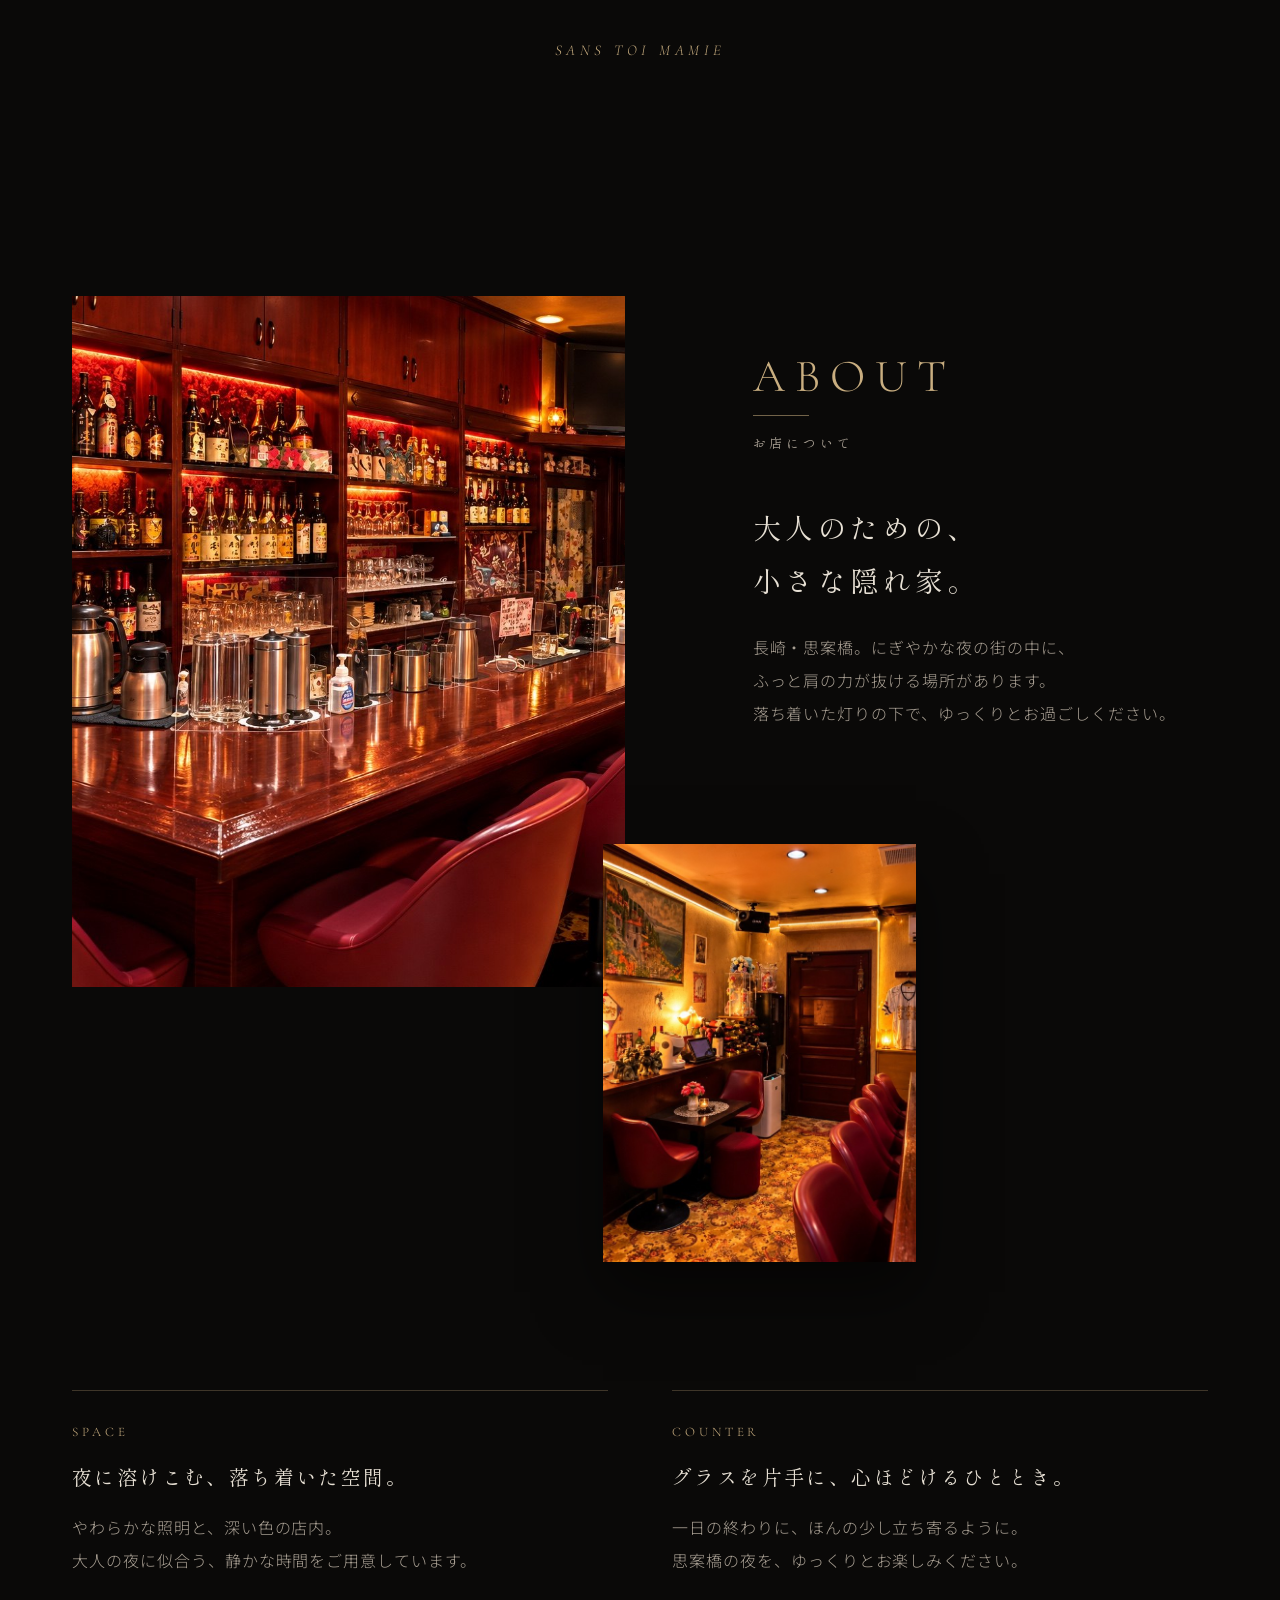
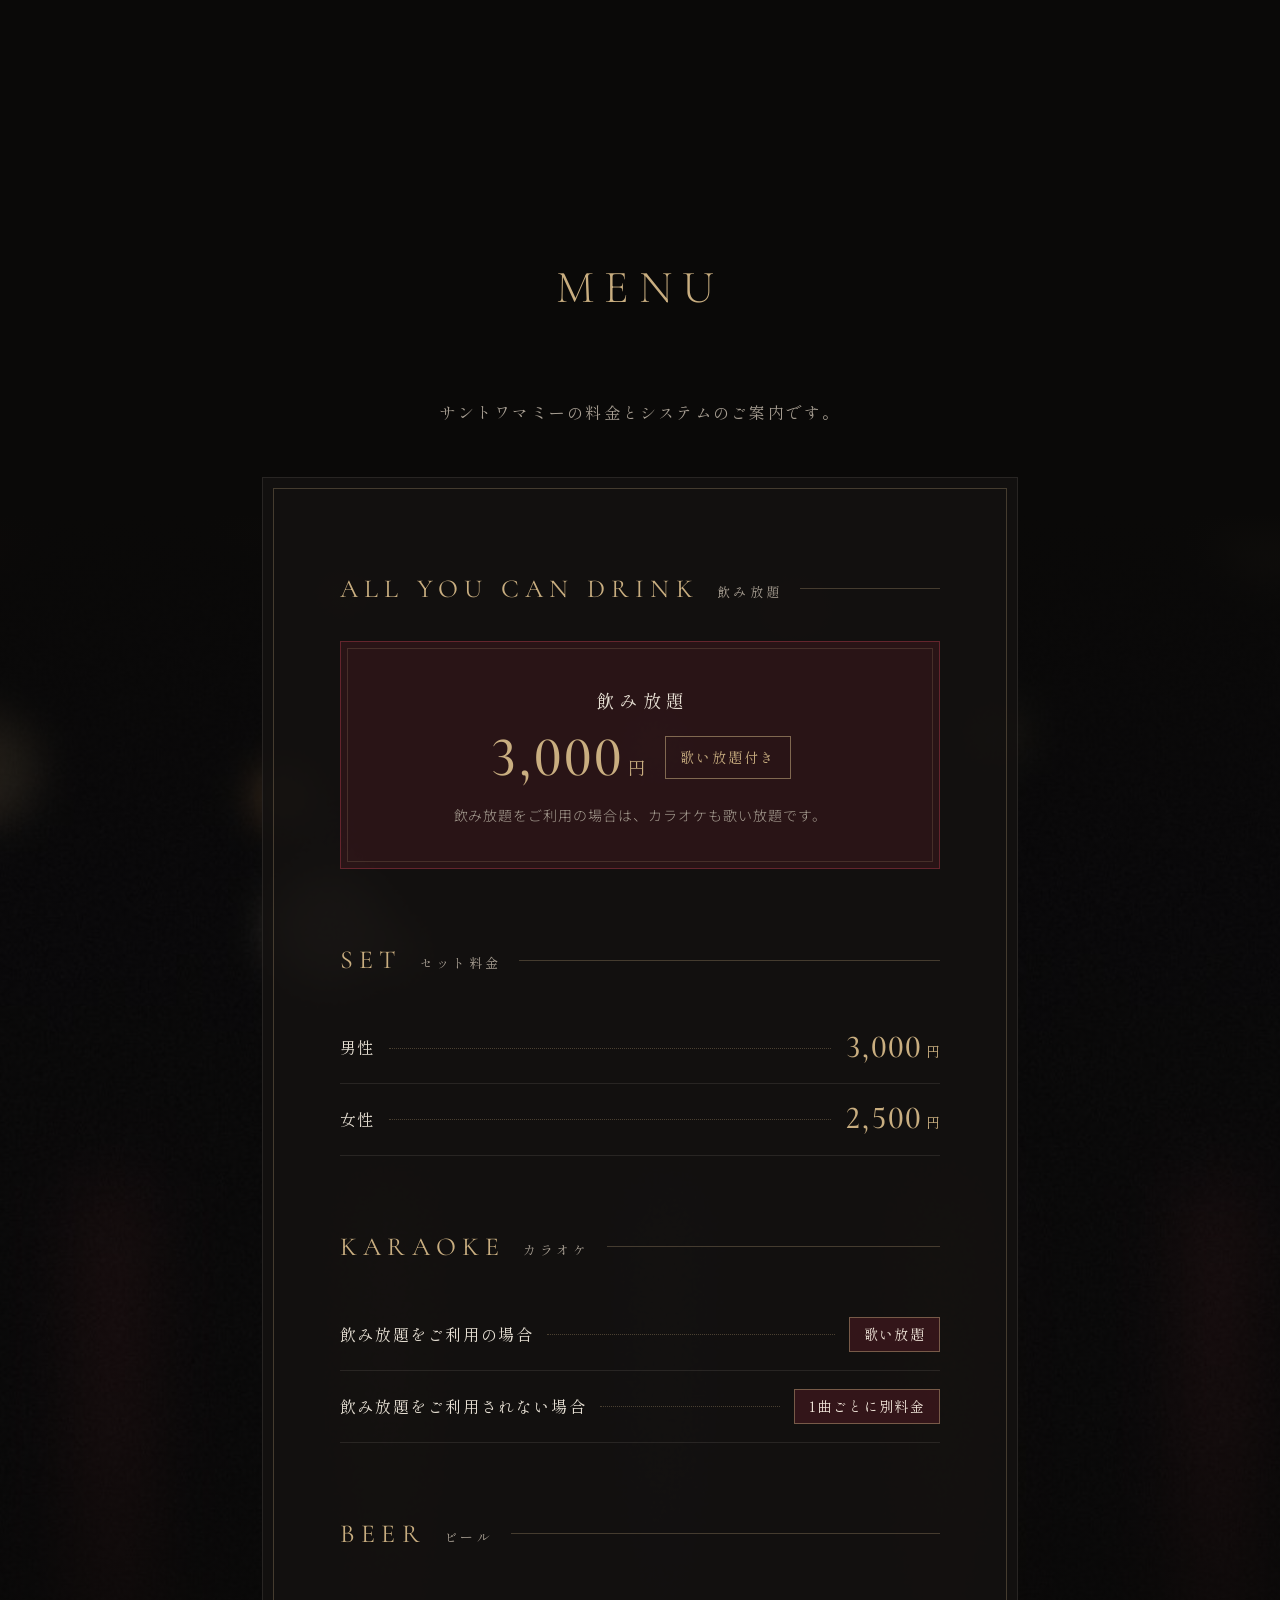
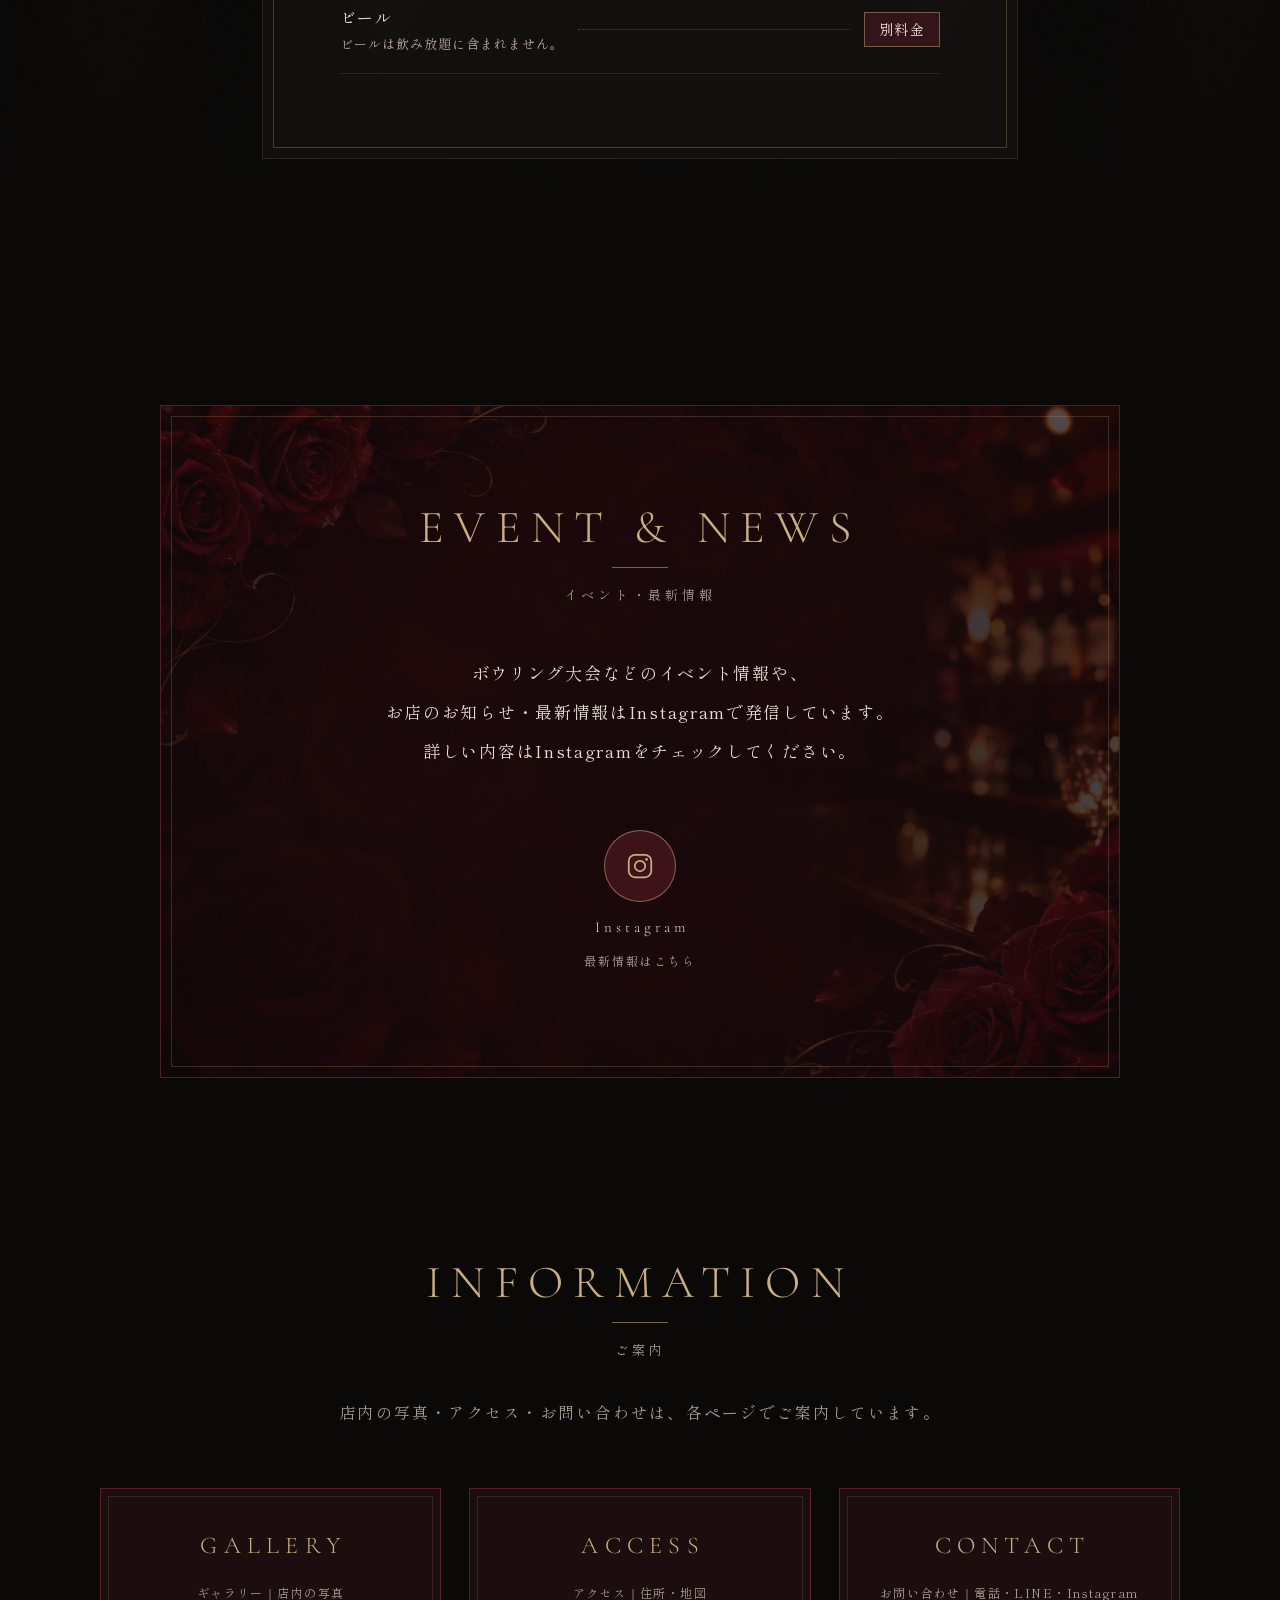
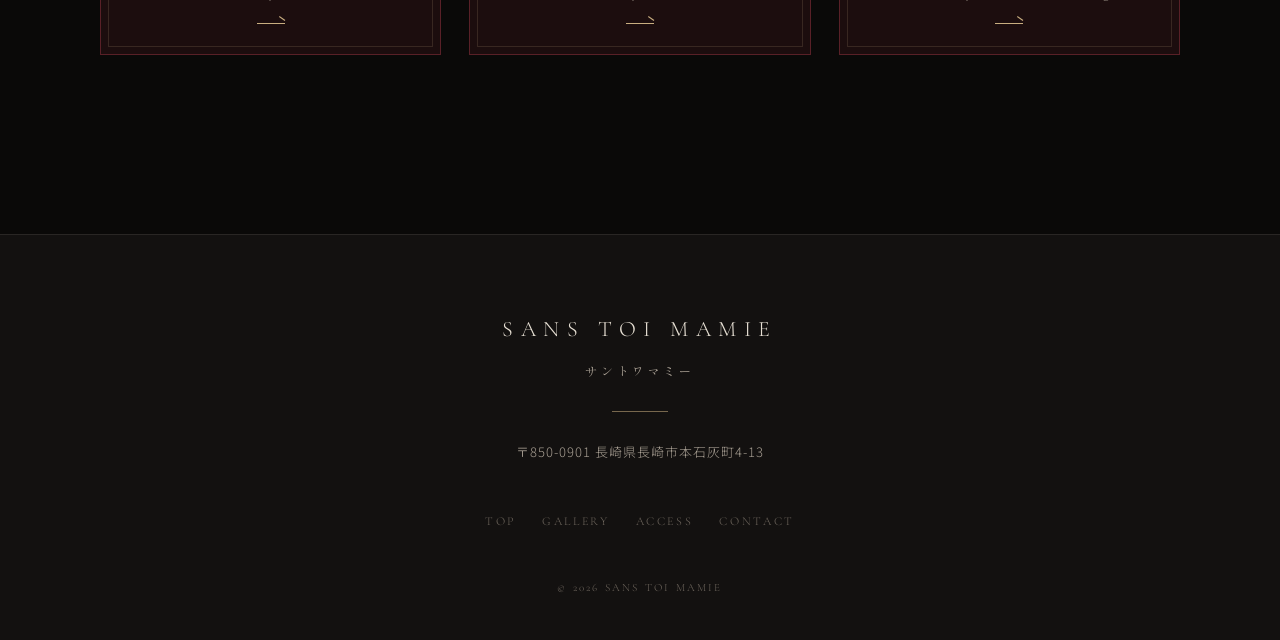
==== commit 90139e5b: "Add files via upload" ====
--- a/index.html
+++ b/index.html
@@ -162,12 +162,11 @@
             ボウリング大会などのイベント情報や、<br>お店のお知らせ・最新情報はInstagramで発信しています。<br>詳しい内容はInstagramをチェックしてください。
           </p>
           <!-- InstagramのURLは js/config.js の instagram で設定します（空欄の間はアイコンが押せない表示になります） -->
-          <a class="t-event__ig is-disabled" role="link" aria-disabled="true" aria-label="サントワマミーのInstagram（新しいタブで開きます）" data-contact-sns="instagram">
+          <a class="t-event__ig" href="https://www.instagram.com/santowamami2/" target="_blank" rel="noopener" aria-label="サントワマミーのInstagram（新しいタブで開きます）" data-contact-sns="instagram">
             <span class="t-event__ig-circle"><svg class="t-event__ig-icon" viewBox="0 0 24 24" aria-hidden="true"><rect x="3" y="3" width="18" height="18" rx="5" fill="none" stroke="currentColor" stroke-width="1.4"/><circle cx="12" cy="12" r="4.2" fill="none" stroke="currentColor" stroke-width="1.4"/><circle cx="17.3" cy="6.7" r="1.05" fill="currentColor"/></svg></span>
             <span class="t-event__ig-label">Instagram</span>
             <span class="t-event__ig-sub">最新情報はこちら</span>
           </a>
-          <p class="t-event__note" data-contact-sns-note="instagram">Instagramのご案内は、ただいま準備中です。</p>
         </div>
       </div>
     </section>
